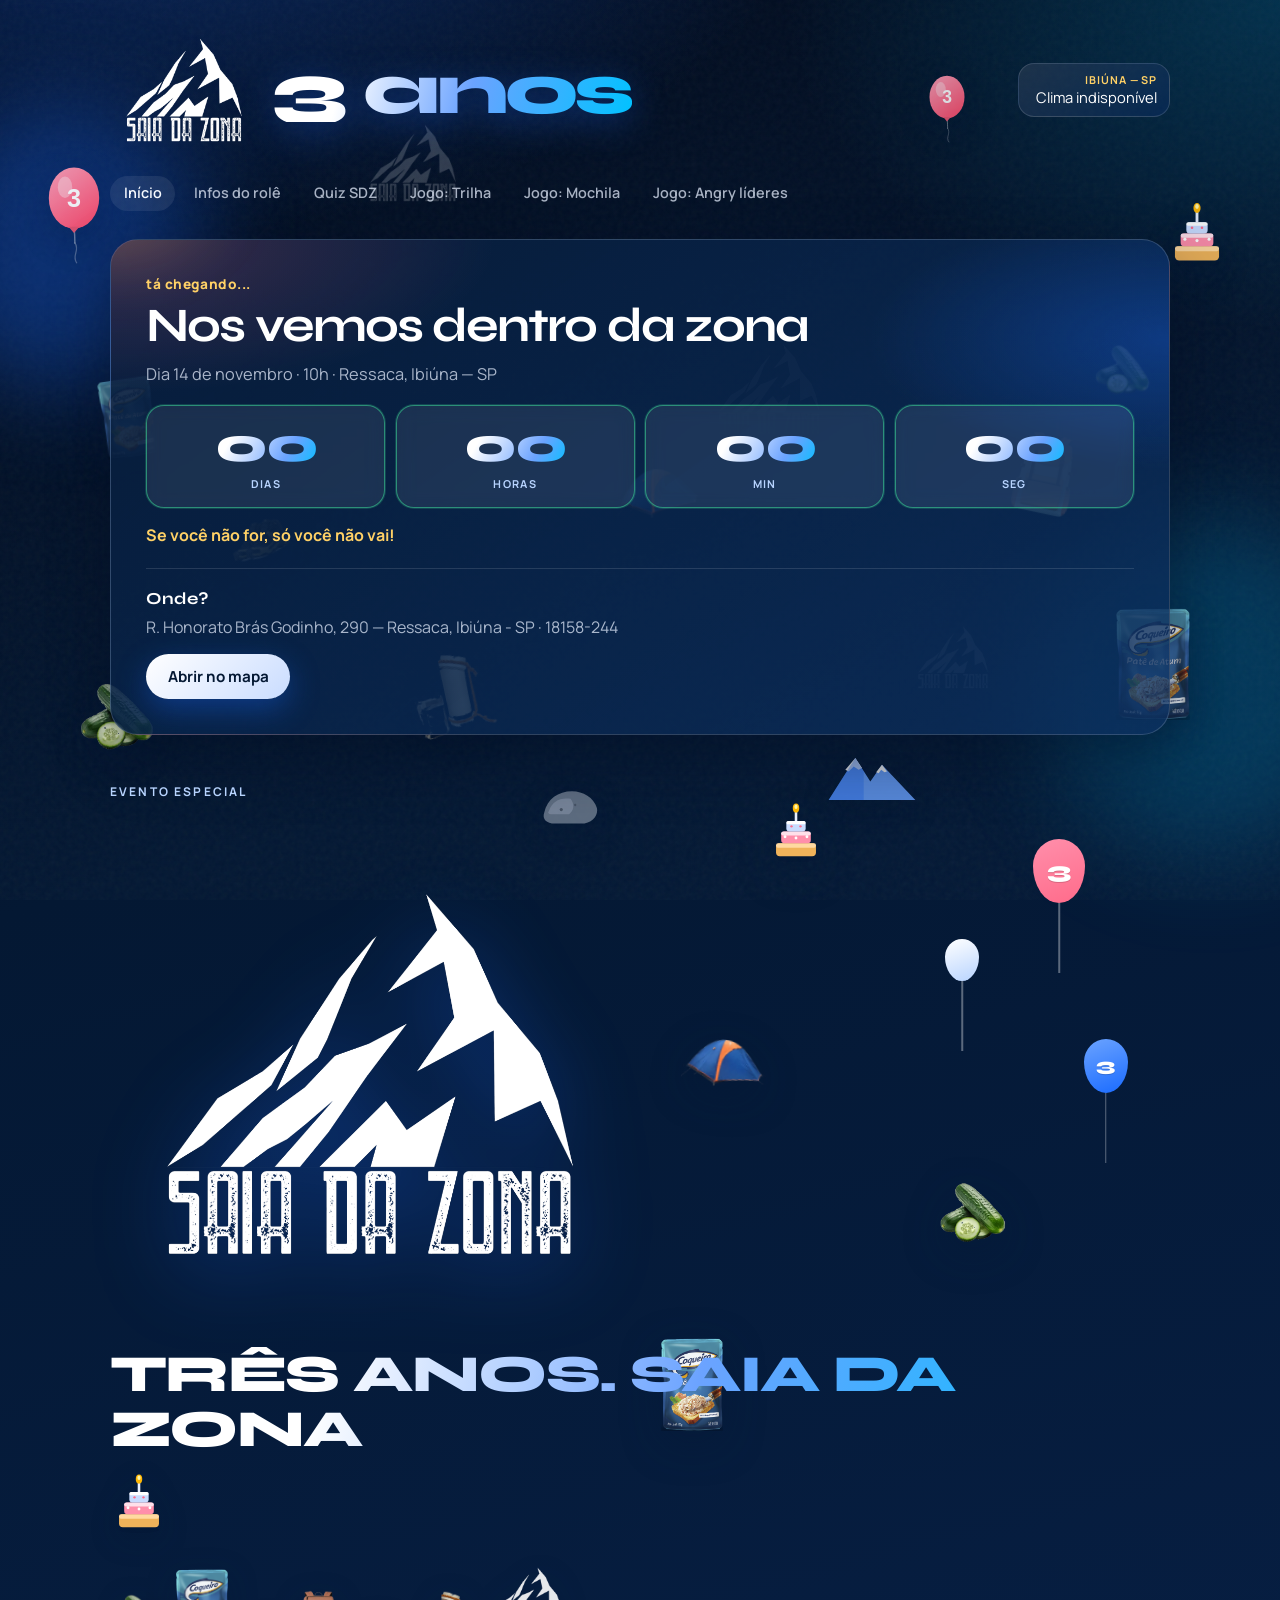
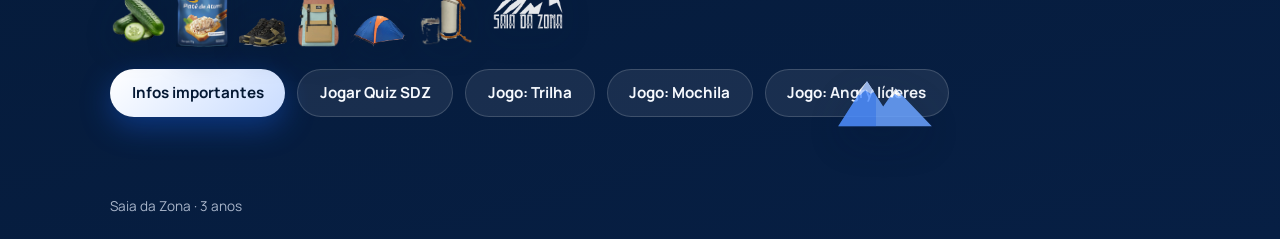
==== index.html @ 9b4e27a1 "Add Angry lideres slingshot trail game with online ranking." ====
<!DOCTYPE html>
<html lang="pt-BR">
<head>
  <meta charset="UTF-8" />
  <meta name="viewport" content="width=device-width, initial-scale=1.0" />
  <meta name="theme-color" content="#0B3D91" />
  <meta http-equiv="Cache-Control" content="no-cache, no-store, must-revalidate" />
  <meta http-equiv="Pragma" content="no-cache" />
  <title>Saia da Zona · 3 Anos</title>
  <link rel="preconnect" href="https://fonts.googleapis.com" />
  <link rel="preconnect" href="https://fonts.gstatic.com" crossorigin />
  <link href="https://fonts.googleapis.com/css2?family=Syne:wght@700;800&family=Manrope:wght@400;500;600;700&display=swap" rel="stylesheet" />
  <link rel="stylesheet" href="css/styles.css?v=91" />
</head>
<body>
  <div class="noise" aria-hidden="true"></div>
  <div class="orb orb-a" aria-hidden="true"></div>
  <div class="orb orb-b" aria-hidden="true"></div>
  <div class="party" aria-hidden="true">
    <span class="confetti c1"></span>
    <span class="confetti c2"></span>
    <span class="confetti c3"></span>
    <span class="confetti c4"></span>
    <span class="confetti c5"></span>
    <span class="confetti c6"></span>
    <span class="confetti c7"></span>
    <span class="confetti c8"></span>
    <span class="confetti c9"></span>
    <span class="confetti c10"></span>
    <span class="confetti c11"></span>
    <span class="confetti c12"></span>
  </div>
  <div class="floaters" aria-hidden="true">
    <img class="floater floater-balloon3" src="assets/stickers/balloon-3.svg" alt="" width="78" height="118" />
    <img class="floater floater-bolo" src="assets/stickers/bolo.svg" alt="" width="72" height="80" />
    <img class="floater floater-pepino" src="assets/stickers/pepino.png" alt="" width="86" height="104" />
    <img class="floater floater-atum" src="assets/stickers/pate-atum.png" alt="" width="82" height="90" />
    <img class="floater floater-bota" src="assets/stickers/bota.png" alt="" width="70" height="70" />
    <img class="floater floater-mochila" src="assets/stickers/cargueira.png" alt="" width="72" height="90" />
    <img class="floater floater-barraca" src="assets/stickers/barraca.png" alt="" width="96" height="72" />
    <img class="floater floater-shittube" src="assets/stickers/shit-tube-v2.png" alt="" width="88" height="58" />
    <img class="floater floater-pedra" src="assets/stickers/pedra.svg" alt="" width="68" height="50" />
    <img class="floater floater-montanha" src="assets/stickers/montanha.svg" alt="" width="110" height="74" />
    <img class="floater floater-logo-a" src="assets/logo.png" alt="" width="120" height="46" />
    <img class="floater floater-logo-b" src="assets/logo.png" alt="" width="96" height="36" />
    <img class="floater floater-logo-c" src="assets/logo.png" alt="" width="140" height="54" />
    <img class="floater floater-balloon3-b" src="assets/stickers/balloon-3.svg" alt="" width="56" height="84" />
    <img class="floater floater-atum-b" src="assets/stickers/pate-atum.png" alt="" width="58" height="64" />
    <img class="floater floater-pepino-b" src="assets/stickers/pepino.png" alt="" width="64" height="76" />
  </div>

  <header class="topbar">
    <div class="topbar-main">
      <div class="brand-cluster">
        <a class="brand-mark" href="#home" data-nav="home">
          <img src="assets/logo.png" alt="Saia da Zona" class="logo" width="148" height="56" />
        </a>
        <div class="brand-info">
          <p class="brand-info-years">3 anos</p>
        </div>
      </div>
      <aside id="weather-box" class="weather-box" aria-label="Previsão do tempo em Ibiúna">
        <p class="weather-place">Ibiúna — SP</p>
        <p class="weather-now">Carregando…</p>
      </aside>
    </div>
    <nav class="nav" aria-label="Seções do site">
      <button type="button" data-nav="home">Início</button>
      <button type="button" data-nav="infos">Infos do rolê</button>
      <button type="button" data-nav="quiz">Quiz SDZ</button>
      <button type="button" data-nav="trail">Jogo: Trilha</button>
      <button type="button" data-nav="pack">Jogo: Mochila</button>
      <button type="button" data-nav="angry">Jogo: Angry líderes</button>
    </nav>
  </header>

  <main>
    <!-- HOME -->
    <section id="view-home" class="view view-home is-active" aria-label="Início">
      <div class="countdown-block" aria-label="Contagem regressiva do rolê">
        <p class="countdown-kicker">tá chegando...</p>
        <h2 class="countdown-title">Nos vemos dentro da zona</h2>
        <p class="countdown-sub">Dia 14 de novembro · 10h · Ressaca, Ibiúna — SP</p>

        <div class="countdown-grid" id="countdown-grid" aria-live="polite">
          <div class="countdown-unit">
            <span class="countdown-value" id="cd-days">00</span>
            <span class="countdown-label">dias</span>
          </div>
          <div class="countdown-unit">
            <span class="countdown-value" id="cd-hours">00</span>
            <span class="countdown-label">horas</span>
          </div>
          <div class="countdown-unit">
            <span class="countdown-value" id="cd-mins">00</span>
            <span class="countdown-label">min</span>
          </div>
          <div class="countdown-unit">
            <span class="countdown-value" id="cd-secs">00</span>
            <span class="countdown-label">seg</span>
          </div>
        </div>

        <p class="countdown-live" id="countdown-live">Se você não for, só você não vai!</p>

        <address class="countdown-place">
          <strong>Onde?</strong>
          <span>R. Honorato Brás Godinho, 290 — Ressaca, Ibiúna - SP · 18158-244</span>
          <a
            class="btn btn-primary countdown-map"
            href="https://www.google.com/maps/search/?api=1&query=R.+Honorato+Br%C3%A1s+Godinho%2C+290+-+Ressaca%2C+Ibi%C3%BAna+-+SP%2C+18158-244"
            target="_blank"
            rel="noopener noreferrer"
          >Abrir no mapa</a>
        </address>
      </div>

      <div class="hero">
        <div class="balloons" aria-hidden="true">
          <span class="balloon balloon-a balloon-num"><span>3</span></span>
          <span class="balloon balloon-b"></span>
          <span class="balloon balloon-c balloon-num"><span>3</span></span>
          <img class="hero-sticker hero-sticker-bolo" src="assets/stickers/bolo.svg" alt="" width="64" height="72" />
          <img class="hero-sticker hero-sticker-pepino" src="assets/stickers/pepino.png" alt="" width="78" height="94" />
          <img class="hero-sticker hero-sticker-atum" src="assets/stickers/pate-atum.png" alt="" width="70" height="78" />
          <img class="hero-sticker hero-sticker-montanha" src="assets/stickers/montanha.svg" alt="" width="120" height="80" />
          <img class="hero-sticker hero-sticker-barraca" src="assets/stickers/barraca.png" alt="" width="92" height="70" />
        </div>
        <p class="hero-kicker">Evento especial</p>
        <h1 class="hero-brand">
          <img src="assets/logo.png" alt="Saia da Zona" class="hero-logo" width="420" height="160" />
        </h1>
        <div class="hero-title-row">
          <p class="hero-title">TRÊS ANOS. SAIA DA ZONA</p>
          <img class="cake-img" src="assets/stickers/bolo.svg" alt="" width="58" height="64" aria-hidden="true" />
        </div>
        <div class="hero-crew" aria-hidden="true">
          <img src="assets/stickers/pepino.png" alt="" width="56" height="68" />
          <img src="assets/stickers/pate-atum.png" alt="" width="52" height="58" />
          <img src="assets/stickers/bota.png" alt="" width="48" height="48" />
          <img src="assets/stickers/cargueira.png" alt="" width="42" height="52" />
          <img src="assets/stickers/barraca.png" alt="" width="58" height="44" />
          <img src="assets/stickers/shit-tube-v2.png" alt="" width="56" height="36" />
          <img src="assets/logo.png" alt="" width="88" height="34" class="hero-crew-logo" />
        </div>
        <div class="hero-actions">
          <button type="button" class="btn btn-primary" data-nav="infos">Infos importantes</button>
          <button type="button" class="btn btn-ghost" data-nav="quiz">Jogar Quiz SDZ</button>
          <button type="button" class="btn btn-ghost" data-nav="trail">Jogo: Trilha</button>
          <button type="button" class="btn btn-ghost" data-nav="pack">Jogo: Mochila</button>
          <button type="button" class="btn btn-ghost" data-nav="angry">Jogo: Angry líderes</button>
        </div>
      </div>
    </section>

    <!-- INFOS -->
    <section id="view-infos" class="view" hidden aria-label="Infos importantes">
      <div class="panel panel-infos">
        <div class="quiz-head">
          <div>
            <p class="eyebrow">Níver SZ 3.0</p>
            <h2>Infos importantes</h2>
          </div>
        </div>
        <p class="lede">É um role pra gente celebrar juntos.</p>

        <div class="info-grid">
          <article class="info-block">
            <h3>Quando e onde</h3>
            <ul>
              <li><strong>14 e 15 de novembro</strong> · a partir das 10h no dia 14</li>
              <li>Ibiúna — SP</li>
              <li>R. Honorato Brás Godinho, 290 · CEP 18158-244</li>
              <li>Caronas no esquema SZ</li>
            </ul>
          </article>

          <article class="info-block">
            <h3>O que levar</h3>
            <ul>
              <li>Roupas confortáveis</li>
              <li>Protetor solar</li>
              <li>Itens pessoais</li>
              <li>Travesseiro e roupa de cama</li>
              <li>Muita disposição</li>
            </ul>
          </article>

          <article class="info-block">
            <h3>O que rola na chácara</h3>
            <ul>
              <li>Gramado, campo de futebol, piscina e quadra de vôlei</li>
              <li>Salão de jogos</li>
              <li>Hospedagem em cama + estacionamento</li>
              <li>Open chopp e Xeque Mate</li>
              <li>Open food com opções vegetarianas e veganas</li>
              <li>Sorteios a cada hora + atração confirmada: BONSOM</li>
              <li>DJs: quem quiser tocar, chama o time</li>
            </ul>
          </article>

          <article class="info-block">
            <h3>Alimentação inclusa</h3>
            <ul>
              <li>Almoço sábado: churrasco</li>
              <li>Jantar sábado: strogonoff</li>
              <li>Café da manhã no domingo</li>
              <li>Opções vegetarianas e veganas disponíveis</li>
            </ul>
          </article>

          <article class="info-block">
            <h3>Pagamento e cancelamento</h3>
            <ul>
              <li>Pagamento via comercial SZ</li>
              <li>Até 14 dias antes: reembolso em crédito SZ</li>
              <li>Menos de 14 dias: sem devolução</li>
            </ul>
          </article>

          <article class="info-block info-block-highlight">
            <h3>Espírito Saia da Zona</h3>
            <ul>
              <li>Levem roupas confortáveis</li>
              <li>Venham felizes pra reencontrar a turma das expedições</li>
              <li>Abram espaço pra criar amizades novas</li>
              <li>Protetor, itens pessoais e muita disposição</li>
              <li>Nos vemos dentro da zona</li>
            </ul>
          </article>
        </div>
      </div>
    </section>

    <!-- QUIZ -->
    <section id="view-quiz" class="view" hidden aria-label="Quiz SDZ">
      <div class="panel panel-quiz">
        <div class="quiz-head">
          <div>
            <p class="eyebrow">Quiz SDZ</p>
            <h2>O quão Saia da Zoner você é?</h2>
          </div>
          <div class="quiz-meta">
            <span id="quiz-progress" class="chip chip-soft">0 / 0</span>
          </div>
        </div>

        <form class="game-name-form" data-game-name="quiz" action="#">
          <label for="name-input-quiz">Seu nome</label>
          <div class="ranking-name-row">
            <input id="name-input-quiz" type="text" maxlength="24" minlength="2"
              autocomplete="name" inputmode="text" enterkeyhint="done"
              placeholder="Digite seu nome pra entrar no placar" required />
            <button type="submit" class="btn btn-primary">Salvar</button>
          </div>
          <p class="ranking-name-hint" data-name-hint>Coloca teu nome antes de jogar.</p>
        </form>

        <div id="quiz-board" class="quiz-board">
          <p class="question-label" id="question-label">Pergunta 1</p>
          <h3 class="question-text" id="question-text"></h3>
          <div class="answers" id="answers"></div>
          <p class="feedback" id="quiz-feedback" aria-live="polite"></p>
          <div class="quiz-nav">
            <button type="button" class="btn btn-ghost" id="prev-question" disabled>Anterior</button>
            <button type="button" class="btn btn-primary" id="next-question" disabled>Próxima</button>
          </div>
        </div>

        <div id="quiz-done" class="quiz-done" hidden>
          <h3>Quiz finalizado</h3>
          <p class="quiz-score" id="quiz-score">0 / 12</p>
          <p id="quiz-summary"></p>
          <button type="button" class="btn btn-primary" id="play-again">Jogar novamente</button>
        </div>

        <div class="game-board" data-board="quiz">
          <div class="game-board-head">
            <h3>Placar do Quiz</h3>
            <span class="chip chip-soft" data-board-status>…</span>
          </div>
          <div class="ranking-list" data-board-list aria-live="polite"></div>
        </div>
      </div>
    </section>

    <!-- TRAIL GAME -->
    <section id="view-trail" class="view" hidden aria-label="Jogo: Trilha">
      <div class="panel panel-trail">
        <div class="quiz-head">
          <div>
            <p class="eyebrow">Jogo</p>
            <h2>Trilha</h2>
          </div>
          <div class="quiz-meta">
            <span id="trail-score" class="chip">0 m</span>
            <span id="trail-best" class="chip chip-soft">Recorde 0 m</span>
          </div>
        </div>

        <form class="game-name-form" data-game-name="trail" action="#">
          <label for="name-input-trail">Seu nome</label>
          <div class="ranking-name-row">
            <input id="name-input-trail" type="text" maxlength="24" minlength="2"
              autocomplete="name" inputmode="text" enterkeyhint="done"
              placeholder="Digite seu nome pra entrar no placar" required />
            <button type="submit" class="btn btn-primary">Salvar</button>
          </div>
          <p class="ranking-name-hint" data-name-hint>Coloca teu nome antes de jogar.</p>
        </form>

        <div class="avatar-picker">
          <p class="avatar-label">1. Escolha o seu Líder</p>
          <div class="avatar-grid" id="avatar-grid" role="listbox" aria-label="Avatares do joguinho"></div>
          <p class="status-line" id="avatar-status">Toque em um avatar para selecionar.</p>
        </div>

        <p class="lede trail-hint">2. A trilha sobe inclinada — toque pra pular. Desvie de pedras, cobras-coral, chuva e a cachoeira!</p>
        <div class="trail-stage">
          <canvas id="trail-canvas" width="900" height="420" aria-label="Jogo: Trilha"></canvas>
          <div id="trail-overlay" class="trail-overlay">
            <p id="trail-message">Escolha um avatar acima</p>
            <button type="button" class="btn btn-primary" id="trail-start">Começar</button>
          </div>
        </div>

        <div class="game-board" data-board="trail">
          <div class="game-board-head">
            <h3>Placar do Jogo: Trilha</h3>
            <span class="chip chip-soft" data-board-status>…</span>
          </div>
          <div class="ranking-list" data-board-list aria-live="polite"></div>
        </div>
      </div>
    </section>

    <!-- PACK GAME -->
    <section id="view-pack" class="view" hidden aria-label="Jogo: Mochila">
      <div class="panel panel-pack">
        <div class="quiz-head">
          <div>
            <p class="eyebrow">Jogo</p>
            <h2>Mochila</h2>
          </div>
          <div class="quiz-meta">
            <span id="pack-score" class="chip">0 itens</span>
            <span id="pack-misses" class="chip chip-soft">0 / 3 perdidos</span>
            <span id="pack-best" class="chip chip-soft">Recorde 0</span>
          </div>
        </div>

        <form class="game-name-form" data-game-name="pack" action="#">
          <label for="name-input-pack">Seu nome</label>
          <div class="ranking-name-row">
            <input id="name-input-pack" type="text" maxlength="24" minlength="2"
              autocomplete="name" inputmode="text" enterkeyhint="done"
              placeholder="Digite seu nome pra entrar no placar" required />
            <button type="submit" class="btn btn-primary">Salvar</button>
          </div>
          <p class="ranking-name-hint" data-name-hint>Coloca teu nome antes de jogar.</p>
        </form>

        <p class="lede pack-hint">
          Arraste ou use ← → para mover a mochila Galapagos. Pegue barraca, garrafa, bússola, bota, pepino, patê de atum, shit tube e o resto do kit.
          Se deixar passar 3 coisas, a mochila não fecha!
        </p>

        <div class="pack-stage">
          <canvas id="pack-canvas" width="900" height="420" aria-label="Jogo: Mochila"></canvas>
          <div id="pack-overlay" class="trail-overlay">
            <p id="pack-message">Mova a mochila e não deixe cair o equipamento!</p>
            <button type="button" class="btn btn-primary" id="pack-start">Começar</button>
          </div>
        </div>

        <div class="game-board" data-board="pack">
          <div class="game-board-head">
            <h3>Placar do Jogo: Mochila</h3>
            <span class="chip chip-soft" data-board-status>…</span>
          </div>
          <div class="ranking-list" data-board-list aria-live="polite"></div>
        </div>
      </div>
    </section>

    <!-- ANGRY LÍDERES -->
    <section id="view-angry" class="view" hidden aria-label="Jogo: Angry líderes">
      <div class="panel panel-angry">
        <div class="quiz-head">
          <div>
            <p class="eyebrow">Jogo</p>
            <h2>Angry líderes</h2>
          </div>
          <div class="quiz-meta">
            <span id="angry-score" class="chip">0 pts</span>
            <span id="angry-level" class="chip chip-soft">Nível 1 / 3</span>
            <span id="angry-ammo" class="chip chip-soft">3 líderes</span>
            <span id="angry-best" class="chip chip-soft">Recorde 0</span>
          </div>
        </div>

        <form class="game-name-form" data-game-name="angry" action="#">
          <label for="name-input-angry">Seu nome</label>
          <div class="ranking-name-row">
            <input id="name-input-angry" type="text" maxlength="24" minlength="2"
              autocomplete="name" inputmode="text" enterkeyhint="done"
              placeholder="Digite seu nome pra entrar no placar" required />
            <button type="submit" class="btn btn-primary">Salvar</button>
          </div>
          <p class="ranking-name-hint" data-name-hint>Coloca teu nome antes de jogar.</p>
        </form>

        <p class="lede angry-hint">
          Temática: a trilha está tomada pelos <strong>zonados</strong>. Puxe o estilingue de bastão e lance os líderes
          pra derrubar madeira, pedra e limpar o caminho — 3 níveis na Pedreira, Cachoeira e Acampamento.
        </p>

        <div class="angry-stage">
          <canvas id="angry-canvas" width="900" height="420" aria-label="Jogo: Angry líderes"></canvas>
          <div id="angry-overlay" class="trail-overlay">
            <p id="angry-message">Puxe o estilingue e libere a trilha!</p>
            <button type="button" class="btn btn-primary" id="angry-start">Começar</button>
          </div>
        </div>

        <div class="game-board" data-board="angry">
          <div class="game-board-head">
            <h3>Placar do Jogo: Angry líderes</h3>
            <span class="chip chip-soft" data-board-status>…</span>
          </div>
          <div class="ranking-list" data-board-list aria-live="polite"></div>
        </div>
      </div>
    </section>

  </main>

  <footer class="footer">
    <span>Saia da Zona · 3 anos</span>
  </footer>

  <script src="js/config.js?v=91"></script>
  <script src="js/player.js?v=91"></script>
  <script src="js/questions.js?v=91"></script>
  <script src="js/countdown.js?v=91"></script>
  <script src="js/weather.js?v=91"></script>
  <script src="js/trail-game.js?v=91"></script>
  <script src="js/pack-game.js?v=91"></script>
  <script src="js/angry-game.js?v=91"></script>
  <script src="js/app.js?v=91"></script>
  <script src="js/ranking.js?v=91"></script>
</body>
</html>
---- css/styles.css ----
:root {
  --blue-950: #041833;
  --blue-900: #0B3D91;
  --blue-700: #1A6BFF;
  --blue-400: #6BA3FF;
  --blue-200: #B8D4FF;
  --white: #F7FAFF;
  --ink: #E8F0FF;
  --muted: rgba(232, 240, 255, 0.72);
  --glass: rgba(255, 255, 255, 0.08);
  --glass-border: rgba(255, 255, 255, 0.16);
  --ok: #3DDC97;
  --bad: #FF6B8A;
  --shadow: 0 24px 60px rgba(2, 12, 32, 0.45);
  --radius: 22px;
  --font-display: "Syne", sans-serif;
  --font-body: "Manrope", sans-serif;
  --team-bonete: #1A6BFF;
  --team-marins: #00C2FF;
  --team-itatiaia: #4D7CFF;
  --team-lopo: #7AA7FF;
}

*,
*::before,
*::after {
  box-sizing: border-box;
}

html {
  scroll-behavior: smooth;
}

body {
  margin: 0;
  min-height: 100vh;
  font-family: var(--font-body);
  color: var(--ink);
  background:
    radial-gradient(1200px 700px at 10% -10%, rgba(26, 107, 255, 0.35), transparent 60%),
    radial-gradient(900px 600px at 100% 0%, rgba(0, 194, 255, 0.18), transparent 55%),
    linear-gradient(165deg, #020b1c 0%, var(--blue-950) 42%, #071f44 100%);
  overflow-x: hidden;
}

body::before {
  content: "";
  position: fixed;
  inset: 0;
  background:
    linear-gradient(rgba(255, 255, 255, 0.03) 1px, transparent 1px),
    linear-gradient(90deg, rgba(255, 255, 255, 0.03) 1px, transparent 1px);
  background-size: 48px 48px;
  mask-image: radial-gradient(ellipse at center, black 20%, transparent 75%);
  pointer-events: none;
  opacity: 0.35;
}

.noise {
  position: fixed;
  inset: 0;
  pointer-events: none;
  opacity: 0.04;
  background-image: url("data:image/svg+xml,%3Csvg viewBox='0 0 200 200' xmlns='http://www.w3.org/2000/svg'%3E%3Cfilter id='n'%3E%3CfeTurbulence type='fractalNoise' baseFrequency='0.85' numOctaves='3' stitchTiles='stitch'/%3E%3C/filter%3E%3Crect width='100%25' height='100%25' filter='url(%23n)'/%3E%3C/svg%3E");
  z-index: 0;
}

.orb {
  position: fixed;
  border-radius: 50%;
  filter: blur(50px);
  pointer-events: none;
  z-index: 0;
  animation: drift 14s ease-in-out infinite alternate;
}

.orb-a {
  width: 280px;
  height: 280px;
  background: rgba(26, 107, 255, 0.35);
  top: 12%;
  left: -80px;
}

.orb-b {
  width: 340px;
  height: 340px;
  background: rgba(0, 194, 255, 0.18);
  bottom: 5%;
  right: -100px;
  animation-delay: -4s;
}

@keyframes drift {
  from { transform: translate3d(0, 0, 0) scale(1); }
  to { transform: translate3d(24px, -30px, 0) scale(1.08); }
}

/* Aniversário: confetes, balões, bolo */
.party {
  position: fixed;
  inset: 0;
  pointer-events: none;
  overflow: hidden;
  z-index: 0;
}

.confetti {
  position: absolute;
  top: -12px;
  width: 8px;
  height: 12px;
  border-radius: 2px;
  opacity: 0.85;
  animation: confetti-fall linear infinite;
}

.confetti:nth-child(odd) {
  border-radius: 50%;
  width: 7px;
  height: 7px;
}

.confetti:nth-child(3n) {
  width: 10px;
  height: 5px;
  border-radius: 1px;
}

.c1 { left: 6%; background: #FF6B8A; animation-duration: 7.2s; animation-delay: 0s; }
.c2 { left: 14%; background: #FFD166; animation-duration: 8.4s; animation-delay: -1.2s; }
.c3 { left: 22%; background: #6BA3FF; animation-duration: 6.6s; animation-delay: -2.4s; }
.c4 { left: 31%; background: #FFFFFF; animation-duration: 9s; animation-delay: -0.6s; }
.c5 { left: 40%; background: #00C2FF; animation-duration: 7.8s; animation-delay: -3.1s; }
.c6 { left: 49%; background: #FF8FAB; animation-duration: 8.8s; animation-delay: -4.2s; }
.c7 { left: 58%; background: #FFD166; animation-duration: 6.9s; animation-delay: -1.8s; }
.c8 { left: 67%; background: #1A6BFF; animation-duration: 9.4s; animation-delay: -5s; }
.c9 { left: 74%; background: #FFFFFF; animation-duration: 7.5s; animation-delay: -2.7s; }
.c10 { left: 82%; background: #3DDC97; animation-duration: 8.1s; animation-delay: -0.9s; }
.c11 { left: 89%; background: #FF6B8A; animation-duration: 6.4s; animation-delay: -3.6s; }
.c12 { left: 95%; background: #6BA3FF; animation-duration: 9.2s; animation-delay: -4.8s; }

@keyframes confetti-fall {
  0% {
    transform: translate3d(0, -8vh, 0) rotate(0deg);
    opacity: 0;
  }
  8% { opacity: 0.9; }
  100% {
    transform: translate3d(28px, 108vh, 0) rotate(720deg);
    opacity: 0.35;
  }
}

.floaters {
  position: fixed;
  inset: 0;
  pointer-events: none;
  overflow: hidden;
  z-index: 0;
}

.floater {
  position: absolute;
  display: block;
  filter: drop-shadow(0 10px 18px rgba(4, 24, 51, 0.35));
  animation: floater-drift 7s ease-in-out infinite;
  opacity: 0.92;
}

.floater-balloon3 { left: 3%; top: 18%; width: 72px; height: auto; animation-delay: 0s; }
.floater-bolo { right: 4%; top: 22%; width: 64px; height: auto; animation-delay: -1.2s; }
.floater-pepino { left: 6%; bottom: 16%; width: 78px; height: auto; animation-delay: -2.1s; }
.floater-atum { right: 7%; bottom: 20%; width: 74px; height: auto; animation-delay: -3s; }
.floater-bota { left: 18%; top: 58%; width: 58px; height: auto; animation-delay: -1.7s; transform: rotate(-18deg); }
.floater-mochila { right: 16%; top: 48%; width: 60px; height: auto; animation-delay: -2.8s; transform: rotate(12deg); }
.floater-barraca { left: 48%; top: 52%; width: 88px; height: auto; animation-delay: -1.5s; transform: rotate(-6deg); }
.floater-shittube { left: 32%; bottom: 18%; width: 84px; height: auto; animation-delay: -2.2s; transform: rotate(-12deg); }
.floater-pedra { left: 42%; bottom: 8%; width: 62px; height: auto; animation-delay: -4s; opacity: 0.75; }
.floater-montanha { right: 28%; bottom: 10%; width: 100px; height: auto; animation-delay: -3.4s; opacity: 0.8; }
.floater-logo-a {
  left: 28%;
  top: 12%;
  width: 110px;
  height: auto;
  opacity: 0.18;
  mix-blend-mode: screen;
  filter: none;
  animation-duration: 10s;
}
.floater-logo-b {
  right: 22%;
  top: 68%;
  width: 90px;
  height: auto;
  opacity: 0.14;
  mix-blend-mode: screen;
  filter: none;
  animation-delay: -4.5s;
  animation-duration: 12s;
}
.floater-logo-c {
  left: 55%;
  top: 36%;
  width: 130px;
  height: auto;
  opacity: 0.12;
  mix-blend-mode: screen;
  filter: none;
  animation-delay: -2.5s;
  animation-duration: 14s;
}
.floater-balloon3-b { left: 72%; top: 8%; width: 50px; height: auto; animation-delay: -5s; opacity: 0.85; }
.floater-atum-b { left: 8%; top: 42%; width: 52px; height: auto; animation-delay: -0.8s; opacity: 0.8; transform: rotate(-8deg); }
.floater-pepino-b { right: 10%; top: 38%; width: 58px; height: auto; animation-delay: -3.8s; opacity: 0.85; transform: rotate(8deg); }

@keyframes floater-drift {
  0%, 100% { translate: 0 0; rotate: -3deg; }
  50% { translate: 0 -14px; rotate: 4deg; }
}

.balloons {
  position: absolute;
  inset: 0;
  pointer-events: none;
  z-index: 0;
}

.balloon {
  position: absolute;
  width: 42px;
  height: 52px;
  border-radius: 50% 50% 50% 50% / 42% 42% 58% 58%;
  animation: balloon-float 5.5s ease-in-out infinite;
  display: grid;
  place-items: center;
}

.balloon::before {
  content: "";
  position: absolute;
  left: 50%;
  bottom: -8px;
  width: 0;
  height: 0;
  border-left: 5px solid transparent;
  border-right: 5px solid transparent;
  border-top: 8px solid inherit;
  transform: translateX(-50%);
  border-top-color: currentColor;
}

.balloon::after {
  content: "";
  position: absolute;
  left: 50%;
  top: 100%;
  width: 1.5px;
  height: 70px;
  background: rgba(255, 255, 255, 0.35);
  transform: translateX(-50%);
}

.balloon-num span {
  position: relative;
  z-index: 1;
  font-family: var(--font-display);
  font-weight: 800;
  font-size: 1.15rem;
  color: #fff;
  line-height: 1;
  text-shadow: 0 1px 0 rgba(0, 0, 0, 0.15);
}

.balloon-a {
  right: 8%;
  top: 8%;
  background: linear-gradient(160deg, #FF8FAB, #FF6B8A);
  color: #FF6B8A;
  animation-delay: 0s;
  width: 52px;
  height: 64px;
}

.balloon-a span { font-size: 1.45rem; }

.balloon-b {
  right: 18%;
  top: 18%;
  background: linear-gradient(160deg, #FFFFFF, #B8D4FF);
  color: #B8D4FF;
  animation-delay: -1.4s;
  width: 34px;
  height: 42px;
}

.balloon-c {
  right: 4%;
  top: 28%;
  background: linear-gradient(160deg, #6BA3FF, #1A6BFF);
  color: #1A6BFF;
  animation-delay: -2.6s;
  width: 44px;
  height: 54px;
}

@keyframes balloon-float {
  0%, 100% { transform: translateY(0) rotate(-4deg); }
  50% { transform: translateY(-16px) rotate(5deg); }
}

.hero-sticker {
  position: absolute;
  display: block;
  filter: drop-shadow(0 12px 20px rgba(4, 24, 51, 0.35));
  animation: floater-drift 6.5s ease-in-out infinite;
}

.hero-sticker-bolo { left: 62%; top: 4%; width: 58px; height: auto; animation-delay: -1s; }
.hero-sticker-pepino { left: 78%; top: 42%; width: 70px; height: auto; animation-delay: -2.4s; }
.hero-sticker-atum { left: 52%; top: 58%; width: 62px; height: auto; animation-delay: -3.2s; }
.hero-sticker-montanha { left: 68%; bottom: 2%; width: 108px; height: auto; opacity: 0.85; animation-delay: -1.8s; }
.hero-sticker-barraca { left: 54%; top: 28%; width: 86px; height: auto; animation-delay: -2.6s; transform: rotate(8deg); }

.cake-img {
  width: 58px;
  height: auto;
  flex-shrink: 0;
  margin-bottom: 0.2rem;
  filter: drop-shadow(0 8px 14px rgba(4, 24, 51, 0.3));
  animation: cake-bounce 2.8s ease-in-out infinite;
}

.hero-crew {
  display: flex;
  align-items: flex-end;
  gap: 0.65rem;
  flex-wrap: wrap;
  margin-top: 0.15rem;
}

.hero-crew img {
  display: block;
  height: auto;
  filter: drop-shadow(0 8px 14px rgba(4, 24, 51, 0.28));
  animation: cake-bounce 3.2s ease-in-out infinite;
}

.hero-crew img:nth-child(2) { animation-delay: -0.4s; }
.hero-crew img:nth-child(3) { animation-delay: -0.8s; }
.hero-crew img:nth-child(4) { animation-delay: -1.2s; }
.hero-crew img:nth-child(5) { animation-delay: -1.6s; }

.hero-crew-logo {
  opacity: 0.9;
  mix-blend-mode: screen;
  margin-bottom: 0.35rem;
}

@keyframes cake-bounce {
  0%, 100% { transform: translateY(0); }
  50% { transform: translateY(-5px); }
}

.topbar,
main,
.footer {
  position: relative;
  z-index: 1;
}

.topbar {
  display: flex;
  flex-direction: column;
  align-items: stretch;
  gap: 0.75rem;
  padding: 1rem 1.25rem;
  max-width: 1100px;
  margin: 0 auto;
}

.topbar-main {
  display: flex;
  align-items: center;
  justify-content: space-between;
  gap: 1rem;
}

.brand-cluster {
  display: flex;
  align-items: center;
  gap: 0.9rem;
  min-width: 0;
  flex: 1;
}

.weather-box {
  flex: 0 0 auto;
  min-width: 9.5rem;
  max-width: 13rem;
  padding: 0.55rem 0.75rem;
  border-radius: 16px;
  border: 1px solid rgba(255, 255, 255, 0.14);
  background:
    linear-gradient(145deg, rgba(255, 255, 255, 0.1), rgba(26, 107, 255, 0.12)),
    rgba(4, 24, 51, 0.45);
  backdrop-filter: blur(10px);
  text-align: right;
  line-height: 1.2;
}

.weather-place,
.weather-now,
.weather-event {
  margin: 0;
}

.weather-place {
  font-size: 0.68rem;
  font-weight: 700;
  letter-spacing: 0.08em;
  text-transform: uppercase;
  color: #FFD166;
}

.weather-now {
  display: flex;
  align-items: center;
  justify-content: flex-end;
  gap: 0.35rem;
  margin-top: 0.2rem;
  color: #fff;
  font-size: 0.92rem;
}

.weather-now strong {
  font-family: var(--font-display);
  font-size: 1.35rem;
  letter-spacing: -0.03em;
}

.weather-icon {
  font-size: 1.15rem;
  line-height: 1;
}

.weather-label {
  color: var(--muted);
  font-size: 0.72rem;
  font-weight: 600;
  max-width: 6.5rem;
  white-space: nowrap;
  overflow: hidden;
  text-overflow: ellipsis;
}

.weather-event {
  display: flex;
  align-items: center;
  justify-content: flex-end;
  gap: 0.4rem;
  margin-top: 0.35rem;
  padding-top: 0.35rem;
  border-top: 1px solid rgba(255, 255, 255, 0.1);
  color: var(--blue-200);
  font-size: 0.75rem;
  font-weight: 600;
}

.weather-event strong {
  color: #fff;
}

.brand-mark {
  display: inline-flex;
  align-items: center;
  flex: 0 0 auto;
  width: 148px;
  max-width: 36vw;
  color: var(--white);
  text-decoration: none;
}

.logo {
  width: 100%;
  height: auto;
  display: block;
  mix-blend-mode: screen;
}

.brand-info {
  display: flex;
  align-items: center;
  min-width: 0;
}

.brand-info-years {
  margin: 0;
  font-family: var(--font-display);
  font-size: clamp(2.4rem, 7vw, 4.5rem);
  font-weight: 800;
  line-height: 0.9;
  letter-spacing: -0.05em;
  background: linear-gradient(105deg, #FFFFFF 20%, #6BA3FF 55%, #00C2FF 100%);
  -webkit-background-clip: text;
  background-clip: text;
  color: transparent;
  filter: drop-shadow(0 8px 18px rgba(26, 107, 255, 0.35));
}

.nav {
  display: flex;
  flex-wrap: wrap;
  gap: 0.35rem;
}

.nav button {
  border: 0;
  background: transparent;
  color: var(--muted);
  font: 600 0.9rem/1 var(--font-body);
  padding: 0.65rem 0.85rem;
  border-radius: 999px;
  cursor: pointer;
  transition: color 0.2s ease, background 0.2s ease;
}

.nav button:hover,
.nav button.is-active {
  color: var(--white);
  background: var(--glass);
}

.view {
  display: none;
  padding: 0.5rem 1.25rem 2.5rem;
  max-width: 1100px;
  margin: 0 auto;
  animation: rise 0.45s ease both;
}

.view.is-active {
  display: block;
}

@keyframes rise {
  from { opacity: 0; transform: translateY(14px); }
  to { opacity: 1; transform: translateY(0); }
}

.hero {
  position: relative;
  min-height: auto;
  display: flex;
  flex-direction: column;
  justify-content: center;
  align-items: flex-start;
  gap: 0.85rem;
  padding: 1.5rem 0 2.5rem;
}

.hero-kicker {
  margin: 0;
  text-transform: uppercase;
  letter-spacing: 0.18em;
  font-size: 0.75rem;
  font-weight: 700;
  color: var(--blue-200);
}

.hero-brand {
  margin: 0;
  display: block;
  max-width: min(520px, 92vw);
}

.hero-logo {
  width: 100%;
  height: auto;
  display: block;
  animation: pop-in 0.7s cubic-bezier(0.2, 0.9, 0.2, 1.2) both;
  mix-blend-mode: screen;
  filter: drop-shadow(0 18px 40px rgba(26, 107, 255, 0.35));
}

@keyframes pop-in {
  from { opacity: 0; transform: scale(0.7) rotate(-8deg); }
  to { opacity: 1; transform: scale(1) rotate(0); }
}

.hero-title {
  margin: 0;
  font-family: var(--font-display);
  font-size: clamp(1.35rem, 5.5vw, 3.25rem);
  font-weight: 800;
  line-height: 1.05;
  letter-spacing: -0.03em;
  text-transform: uppercase;
  background: linear-gradient(105deg, #FFFFFF 20%, #6BA3FF 55%, #00C2FF 100%);
  -webkit-background-clip: text;
  background-clip: text;
  color: transparent;
  animation: rise 0.7s 0.08s ease both;
}

.hero-title-row {
  display: flex;
  align-items: flex-end;
  gap: 0.85rem;
  flex-wrap: wrap;
}

.hero-actions {
  display: flex;
  flex-wrap: wrap;
  gap: 0.75rem;
  margin-top: 0.5rem;
}

.countdown-block {
  position: relative;
  margin: 0.25rem 0 1.5rem;
  padding: clamp(1.4rem, 4vw, 2.2rem);
  border-radius: 28px;
  overflow: hidden;
  border: 1px solid rgba(255, 255, 255, 0.16);
  background:
    radial-gradient(700px 280px at 0% 0%, rgba(255, 107, 138, 0.22), transparent 55%),
    radial-gradient(600px 260px at 100% 20%, rgba(26, 107, 255, 0.3), transparent 50%),
    linear-gradient(145deg, rgba(7, 28, 58, 0.92), rgba(12, 48, 96, 0.78));
  box-shadow: 0 24px 60px rgba(2, 12, 32, 0.4);
  animation: rise 0.7s 0.15s ease both;
}

.countdown-block::before {
  content: "";
  position: absolute;
  inset: -40% auto auto -10%;
  width: 220px;
  height: 220px;
  border-radius: 50%;
  background: rgba(255, 209, 102, 0.16);
  filter: blur(30px);
  animation: drift 8s ease-in-out infinite alternate;
  pointer-events: none;
}

.countdown-kicker {
  position: relative;
  margin: 0 0 0.45rem;
  letter-spacing: 0.04em;
  font-size: 0.85rem;
  font-weight: 800;
  color: #FFD166;
}

.countdown-title {
  position: relative;
  margin: 0;
  font-family: var(--font-display);
  font-size: clamp(1.8rem, 6vw, 3rem);
  letter-spacing: -0.04em;
  line-height: 1.05;
  color: #fff;
}

.countdown-sub {
  position: relative;
  margin: 0.7rem 0 1.1rem;
  max-width: 40rem;
  color: var(--muted);
  line-height: 1.55;
  font-size: 1.02rem;
}

.countdown-grid {
  position: relative;
  display: grid;
  grid-template-columns: repeat(4, minmax(0, 1fr));
  gap: 0.65rem;
}

.countdown-unit {
  display: grid;
  gap: 0.35rem;
  justify-items: center;
  padding: 0.95rem 0.4rem;
  border-radius: 18px;
  background: rgba(255, 255, 255, 0.08);
  border: 1px solid rgba(255, 255, 255, 0.14);
  backdrop-filter: blur(8px);
}

.countdown-value {
  font-family: var(--font-display);
  font-size: clamp(1.8rem, 7vw, 3.1rem);
  font-weight: 800;
  letter-spacing: -0.04em;
  line-height: 1;
  color: #fff;
  background: linear-gradient(120deg, #FFFFFF 20%, #6BA3FF 70%, #00C2FF 100%);
  -webkit-background-clip: text;
  background-clip: text;
  color: transparent;
}

.countdown-value.is-tick {
  animation: countdown-pop 0.35s cubic-bezier(0.2, 0.9, 0.2, 1.4);
}

.countdown-label {
  text-transform: uppercase;
  letter-spacing: 0.12em;
  font-size: 0.68rem;
  font-weight: 700;
  color: var(--blue-200);
}

.countdown-live {
  position: relative;
  margin: 1rem 0 0;
  min-height: 1.4em;
  font-weight: 700;
  color: #FFD166;
  animation: vibe-glow 2.4s ease-in-out infinite;
}

.countdown-place {
  position: relative;
  display: grid;
  gap: 0.45rem;
  margin-top: 1.35rem;
  padding-top: 1.2rem;
  border-top: 1px solid rgba(255, 255, 255, 0.12);
  font-style: normal;
  color: var(--ink);
}

.countdown-place strong {
  font-family: var(--font-display);
  font-size: 1.05rem;
  color: #fff;
}

.countdown-place span {
  color: var(--muted);
  line-height: 1.45;
  max-width: 36rem;
}

.countdown-map {
  justify-self: start;
  margin-top: 0.45rem;
  text-decoration: none;
}

.countdown-grid.is-live .countdown-unit {
  border-color: rgba(61, 220, 151, 0.55);
  box-shadow: 0 0 0 1px rgba(61, 220, 151, 0.2);
}

@keyframes countdown-pop {
  0% { transform: scale(1); }
  40% { transform: scale(1.12); }
  100% { transform: scale(1); }
}

@keyframes vibe-glow {
  0%, 100% { opacity: 0.85; transform: translateY(0); }
  50% { opacity: 1; transform: translateY(-2px); }
}

.btn {
  border: 0;
  border-radius: 999px;
  padding: 0.95rem 1.35rem;
  font: 700 0.95rem/1 var(--font-body);
  cursor: pointer;
  transition: transform 0.18s ease, box-shadow 0.18s ease, background 0.18s ease;
}

.btn:hover {
  transform: translateY(-2px);
}

.btn:disabled {
  opacity: 0.45;
  cursor: not-allowed;
  transform: none;
}

.btn-primary {
  color: var(--blue-950);
  background: linear-gradient(135deg, #FFFFFF, #C9DCFF);
  box-shadow: 0 10px 30px rgba(26, 107, 255, 0.35);
}

.btn-ghost {
  color: var(--white);
  background: var(--glass);
  border: 1px solid var(--glass-border);
}

.panel {
  background: var(--glass);
  border: 1px solid var(--glass-border);
  border-radius: var(--radius);
  padding: clamp(1.25rem, 3vw, 2rem);
  box-shadow: var(--shadow);
  backdrop-filter: blur(16px);
}

.eyebrow {
  margin: 0 0 0.4rem;
  text-transform: uppercase;
  letter-spacing: 0.16em;
  font-size: 0.72rem;
  font-weight: 700;
  color: var(--blue-400);
}

.panel h2,
.quiz-done h3 {
  margin: 0;
  font-family: var(--font-display);
  font-size: clamp(1.8rem, 5vw, 2.6rem);
  letter-spacing: -0.03em;
  color: var(--white);
}

.lede {
  margin: 0.65rem 0 1.4rem;
  color: var(--muted);
  max-width: 38rem;
  line-height: 1.55;
}

.team-grid {
  display: grid;
  grid-template-columns: repeat(2, minmax(0, 1fr));
  gap: 0.85rem;
}

.team-card {
  position: relative;
  border: 1px solid var(--glass-border);
  border-radius: 18px;
  padding: 1.15rem 1rem;
  background: rgba(4, 24, 51, 0.45);
  color: var(--white);
  text-align: left;
  cursor: pointer;
  overflow: hidden;
  transition: transform 0.18s ease, border-color 0.18s ease, box-shadow 0.18s ease;
}

.team-card::before {
  content: "";
  position: absolute;
  inset: auto -20% -40% auto;
  width: 120px;
  height: 120px;
  border-radius: 50%;
  background: var(--team-color);
  opacity: 0.35;
  filter: blur(18px);
}

.team-card:hover {
  transform: translateY(-3px);
  border-color: rgba(255, 255, 255, 0.35);
}

.team-card.is-selected {
  border-color: #fff;
  box-shadow: 0 0 0 2px color-mix(in srgb, var(--team-color) 70%, white);
}

.team-card strong {
  position: relative;
  display: block;
  font-family: var(--font-display);
  font-size: 1.45rem;
  letter-spacing: -0.02em;
}

.player-form {
  margin-top: 1.25rem;
}

.avatar-picker {
  margin: 0.25rem 0 1.1rem;
  padding: 1rem;
  border-radius: 18px;
  border: 1px solid rgba(180, 220, 140, 0.28);
  background: rgba(20, 50, 28, 0.45);
}

.avatar-label {
  margin: 0 0 0.85rem;
  font-weight: 800;
  font-size: 1.05rem;
  color: #E8FFE8;
  font-family: var(--font-display);
}

.avatar-grid {
  display: grid !important;
  grid-template-columns: repeat(3, minmax(0, 1fr));
  gap: 0.75rem;
  min-height: 140px;
}

.avatar-card {
  border: 2px solid rgba(255, 255, 255, 0.28);
  border-radius: 16px;
  background: rgba(4, 24, 51, 0.55);
  padding: 0.55rem 0.45rem 0.65rem;
  cursor: pointer;
  color: var(--white);
  transition: transform 0.18s ease, border-color 0.18s ease, box-shadow 0.18s ease;
}

.avatar-card:hover {
  transform: translateY(-2px);
  border-color: rgba(255, 255, 255, 0.55);
}

.avatar-card.is-selected {
  border-color: #fff;
  box-shadow: 0 0 0 3px rgba(61, 220, 151, 0.55);
  background: rgba(26, 107, 255, 0.28);
}

.avatar-card strong {
  display: block;
  margin: 0 0 0.4rem;
  font-size: 0.95rem;
  text-align: center;
  font-family: var(--font-display);
  letter-spacing: -0.02em;
}

.avatar-card img {
  display: block;
  width: 100%;
  min-height: 96px;
  aspect-ratio: 120 / 140;
  object-fit: contain;
  border-radius: 12px;
  background: linear-gradient(180deg, rgba(143, 191, 106, 0.35), rgba(4, 24, 51, 0.4));
  padding: 0.2rem;
}

.avatar-badge {
  width: 28px;
  height: 28px;
  border-radius: 50%;
  object-fit: contain;
  background: rgba(255, 255, 255, 0.12);
  border: 2px solid rgba(255, 255, 255, 0.55);
  margin-right: 0.4rem;
  vertical-align: middle;
}

.chip.has-avatar {
  padding-left: 0.35rem;
}

.player-form label {
  display: block;
  margin-bottom: 0.5rem;
  font-weight: 600;
}

.player-form label span {
  color: var(--muted);
  font-weight: 500;
}

.inline-form {
  display: flex;
  flex-wrap: wrap;
  gap: 0.65rem;
}

.inline-form input {
  flex: 1 1 220px;
  border: 1px solid var(--glass-border);
  border-radius: 999px;
  background: rgba(2, 11, 28, 0.55);
  color: var(--white);
  padding: 0.95rem 1.1rem;
  font: 500 1rem/1.2 var(--font-body);
  outline: none;
}

.inline-form input:focus {
  border-color: var(--blue-400);
  box-shadow: 0 0 0 3px rgba(26, 107, 255, 0.25);
}

.status-line {
  margin: 1rem 0 0;
  min-height: 1.4em;
  color: var(--blue-200);
  font-size: 0.95rem;
}

.quiz-head {
  display: flex;
  flex-wrap: wrap;
  justify-content: space-between;
  gap: 1rem;
  margin-bottom: 1.25rem;
}

.quiz-meta {
  display: flex;
  flex-wrap: wrap;
  gap: 0.5rem;
  align-items: flex-start;
}

.chip {
  display: inline-flex;
  align-items: center;
  border-radius: 999px;
  padding: 0.45rem 0.8rem;
  background: rgba(26, 107, 255, 0.28);
  border: 1px solid rgba(255, 255, 255, 0.18);
  font-size: 0.82rem;
  font-weight: 700;
}

.chip-soft {
  background: rgba(255, 255, 255, 0.08);
  font-weight: 600;
  color: var(--muted);
}

.quiz-score {
  margin: 0.85rem 0 0.35rem;
  font-family: var(--font-display);
  font-size: clamp(2.6rem, 8vw, 4rem);
  font-weight: 800;
  letter-spacing: -0.04em;
  color: var(--white);
  line-height: 1;
}

.quiz-gate,
.quiz-done {
  display: grid;
  gap: 1rem;
  justify-items: start;
  padding: 1.5rem 0 0.5rem;
}

.question-label {
  margin: 0 0 0.4rem;
  color: var(--blue-400);
  font-size: 0.8rem;
  font-weight: 700;
  letter-spacing: 0.08em;
  text-transform: uppercase;
}

.question-text {
  margin: 0 0 1.15rem;
  font-family: var(--font-display);
  font-size: clamp(1.35rem, 4vw, 1.9rem);
  letter-spacing: -0.02em;
  line-height: 1.25;
  color: var(--white);
}

.answers {
  display: grid;
  gap: 0.7rem;
}

.answer-btn {
  text-align: left;
  border: 1px solid var(--glass-border);
  border-radius: 16px;
  background: rgba(4, 24, 51, 0.5);
  color: var(--white);
  padding: 1rem 1.05rem;
  font: 600 1rem/1.35 var(--font-body);
  cursor: pointer;
  transition: transform 0.15s ease, border-color 0.15s ease, background 0.15s ease;
}

.answer-btn:hover:not(:disabled) {
  transform: translateX(4px);
  border-color: rgba(255, 255, 255, 0.4);
}

.answer-btn.is-correct {
  border-color: var(--ok);
  background: rgba(61, 220, 151, 0.15);
}

.answer-btn.is-wrong {
  border-color: var(--bad);
  background: rgba(255, 107, 138, 0.12);
}

.feedback {
  min-height: 1.4em;
  margin: 0.9rem 0 0;
  font-weight: 600;
}

.feedback.is-ok { color: var(--ok); }
.feedback.is-bad { color: var(--bad); }

.quiz-nav {
  display: flex;
  justify-content: space-between;
  gap: 0.75rem;
  margin-top: 1.25rem;
}

.scoreboard {
  display: grid;
  gap: 0.85rem;
}

.score-row {
  display: grid;
  grid-template-columns: auto 1fr auto;
  align-items: center;
  gap: 0.85rem;
  padding: 1rem 1.05rem;
  border-radius: 16px;
  background: rgba(4, 24, 51, 0.5);
  border: 1px solid var(--glass-border);
  transition: transform 0.25s ease;
}

.score-row.is-lead {
  border-color: rgba(255, 255, 255, 0.4);
  box-shadow: inset 0 0 0 1px rgba(255, 255, 255, 0.08);
}

.rank {
  width: 2rem;
  height: 2rem;
  border-radius: 50%;
  display: grid;
  place-items: center;
  font-weight: 800;
  background: rgba(255, 255, 255, 0.08);
}

.score-row strong {
  font-family: var(--font-display);
  font-size: 1.2rem;
  letter-spacing: -0.02em;
}

.score-points {
  font-weight: 800;
  font-size: 1.25rem;
  color: var(--blue-200);
}

.bar {
  grid-column: 1 / -1;
  height: 8px;
  border-radius: 999px;
  background: rgba(255, 255, 255, 0.08);
  overflow: hidden;
}

.bar > span {
  display: block;
  height: 100%;
  width: 0;
  border-radius: inherit;
  background: linear-gradient(90deg, var(--team-color), #FFFFFF);
  transition: width 0.6s cubic-bezier(0.2, 0.8, 0.2, 1);
}

.trail-hint,
.pack-hint,
.angry-hint {
  margin-bottom: 1rem;
}

.trail-stage,
.pack-stage,
.angry-stage {
  position: relative;
  border-radius: 18px;
  overflow: hidden;
  border: 1px solid rgba(90, 140, 70, 0.35);
  background:
    radial-gradient(ellipse at top, rgba(60, 110, 50, 0.35), transparent 55%),
    rgba(18, 40, 24, 0.55);
  box-shadow: inset 0 0 0 1px rgba(180, 220, 140, 0.08);
  line-height: 0;
  touch-action: manipulation;
  user-select: none;
}

.pack-stage {
  border-color: rgba(255, 122, 24, 0.4);
  background:
    radial-gradient(ellipse at top, rgba(255, 122, 24, 0.18), transparent 50%),
    radial-gradient(ellipse at bottom, rgba(26, 107, 255, 0.22), transparent 55%),
    rgba(8, 22, 48, 0.72);
  box-shadow:
    inset 0 0 0 1px rgba(255, 154, 60, 0.12),
    0 18px 40px rgba(2, 10, 28, 0.35);
}

.panel-pack {
  border-color: rgba(255, 122, 24, 0.28);
  background:
    radial-gradient(600px 240px at 100% 0%, rgba(255, 122, 24, 0.16), transparent 55%),
    radial-gradient(500px 220px at 0% 100%, rgba(26, 107, 255, 0.18), transparent 50%),
    linear-gradient(155deg, rgba(8, 22, 48, 0.94), rgba(16, 36, 72, 0.82));
}

.angry-stage {
  border-color: rgba(95, 175, 85, 0.45);
  background:
    radial-gradient(ellipse at top, rgba(126, 200, 232, 0.28), transparent 52%),
    radial-gradient(ellipse at bottom, rgba(63, 107, 69, 0.4), transparent 55%),
    rgba(24, 48, 28, 0.7);
  box-shadow:
    inset 0 0 0 1px rgba(180, 220, 140, 0.12),
    0 18px 40px rgba(8, 28, 12, 0.3);
}

.panel-angry {
  border-color: rgba(95, 175, 85, 0.32);
  background:
    radial-gradient(620px 240px at 0% 0%, rgba(126, 200, 232, 0.16), transparent 55%),
    radial-gradient(520px 220px at 100% 100%, rgba(95, 175, 85, 0.2), transparent 50%),
    linear-gradient(155deg, rgba(10, 32, 18, 0.94), rgba(16, 48, 28, 0.86));
}

.panel-infos {
  border-color: rgba(255, 209, 102, 0.28);
  background:
    radial-gradient(620px 260px at 0% 0%, rgba(255, 209, 102, 0.14), transparent 55%),
    radial-gradient(520px 240px at 100% 100%, rgba(26, 107, 255, 0.18), transparent 50%),
    linear-gradient(155deg, rgba(8, 22, 48, 0.94), rgba(14, 40, 78, 0.84));
}

.info-grid {
  display: grid;
  grid-template-columns: repeat(2, minmax(0, 1fr));
  gap: 0.9rem;
}

.info-block {
  margin: 0;
  padding: 1rem 1.05rem;
  border-radius: 18px;
  border: 1px solid rgba(255, 255, 255, 0.12);
  background: rgba(4, 24, 51, 0.28);
}

.info-block-highlight {
  border-color: rgba(255, 209, 102, 0.35);
  background:
    linear-gradient(160deg, rgba(255, 209, 102, 0.12), rgba(26, 107, 255, 0.1));
}

.info-block h3 {
  margin: 0 0 0.65rem;
  font-family: var(--font-display);
  font-size: 1.15rem;
  letter-spacing: -0.02em;
  color: #fff;
}

.info-block ul {
  margin: 0;
  padding: 0;
  list-style: none;
  display: grid;
  gap: 0.45rem;
}

.info-block li {
  position: relative;
  padding-left: 0.95rem;
  color: var(--muted);
  line-height: 1.45;
  font-size: 0.95rem;
}

.info-block li::before {
  content: "";
  position: absolute;
  left: 0;
  top: 0.55em;
  width: 6px;
  height: 6px;
  border-radius: 50%;
  background: #FFD166;
}

.info-block li strong {
  color: #fff;
  font-weight: 700;
}

#trail-canvas,
#pack-canvas,
#angry-canvas {
  display: block;
  width: 100%;
  height: auto;
  cursor: pointer;
}

#angry-canvas {
  cursor: grab;
  touch-action: none;
}

#pack-canvas {
  cursor: grab;
}

.trail-overlay {
  position: absolute;
  inset: 0;
  display: grid;
  place-content: center;
  gap: 0.9rem;
  justify-items: center;
  background: rgba(4, 24, 51, 0.55);
  backdrop-filter: blur(4px);
  padding: 1.25rem;
  line-height: 1.4;
}

.trail-overlay[hidden] {
  display: none !important;
}

.trail-overlay p {
  margin: 0;
  color: var(--white);
  font-family: var(--font-display);
  font-size: clamp(1.2rem, 3.5vw, 1.7rem);
  text-align: center;
  letter-spacing: -0.02em;
}

.footer {
  display: flex;
  justify-content: space-between;
  align-items: center;
  gap: 1rem;
  max-width: 1100px;
  margin: 0 auto;
  padding: 0 1.25rem 1.5rem;
  color: var(--muted);
  font-size: 0.85rem;
}

.pill {
  border-radius: 999px;
  padding: 0.3rem 0.7rem;
  border: 1px solid var(--glass-border);
  text-transform: uppercase;
  letter-spacing: 0.08em;
  font-size: 0.7rem;
  font-weight: 700;
}

.pill.is-live {
  color: #041833;
  background: var(--ok);
  border-color: transparent;
}

@media (max-width: 720px) {
  .topbar-main {
    align-items: flex-start;
  }

  .weather-box {
    min-width: 8.2rem;
    padding: 0.45rem 0.6rem;
  }

  .weather-label {
    display: none;
  }

  .team-grid {
    grid-template-columns: 1fr;
  }

  .balloon-a { right: 2%; top: 2%; }
  .balloon-b { right: 14%; top: 10%; }
  .balloon-c { right: 0; top: 20%; opacity: 0.85; }

  .cake-img { width: 46px; }

  .floater-bota,
  .floater-mochila,
  .floater-barraca,
  .floater-pedra,
  .floater-logo-b,
  .floater-logo-c,
  .floater-atum-b,
  .floater-pepino-b,
  .hero-sticker-montanha {
    display: none;
  }

  .floater-balloon3 { width: 54px; left: 1%; top: 14%; }
  .floater-bolo { width: 48px; }
  .floater-pepino { width: 58px; bottom: 10%; }
  .floater-atum { width: 54px; bottom: 12%; }
  .floater-montanha { width: 78px; right: 4%; bottom: 6%; }

  .hero-sticker-bolo { left: auto; right: 8%; width: 44px; }
  .hero-sticker-pepino { left: auto; right: 2%; top: 48%; width: 52px; }
  .hero-sticker-atum { left: auto; right: 18%; top: 62%; width: 46px; }

  .hero-crew img { width: 42px; }
  .hero-crew-logo { width: 72px !important; }

  .avatar-grid {
    grid-template-columns: repeat(2, minmax(0, 1fr)) !important;
  }

  .avatar-card img {
    min-height: 88px;
  }

  .countdown-grid {
    grid-template-columns: repeat(2, minmax(0, 1fr));
  }

  .info-grid {
    grid-template-columns: 1fr;
  }

  .brand-cluster {
    width: 100%;
  }

  .brand-info-years {
    font-size: clamp(2.1rem, 12vw, 3.4rem);
  }
}

/* —— Nome + Ranking —— */
.name-modal {
  position: fixed;
  inset: 0;
  z-index: 9999;
  display: grid;
  place-items: center;
  padding: 1.25rem;
  padding-bottom: max(1.25rem, env(safe-area-inset-bottom));
  background: rgba(6, 18, 32, 0.78);
  backdrop-filter: blur(8px);
  -webkit-overflow-scrolling: touch;
}

.name-modal[hidden] {
  display: none !important;
}

.name-modal-card {
  width: min(100%, 420px);
  padding: 1.6rem 1.5rem 1.4rem;
  border-radius: 22px;
  border: 1px solid rgba(120, 190, 255, 0.28);
  background:
    radial-gradient(circle at 12% 0%, rgba(56, 160, 255, 0.22), transparent 48%),
    linear-gradient(165deg, #123152 0%, #0a1c30 70%);
  box-shadow: 0 24px 60px rgba(0, 0, 0, 0.45);
}

.name-modal-card h3 {
  margin: 0.2rem 0 0.45rem;
  font-family: var(--font-display);
  font-size: clamp(1.55rem, 4vw, 2rem);
  letter-spacing: -0.03em;
  color: var(--white);
}

.name-modal-lede {
  margin: 0 0 1.1rem;
  color: rgba(210, 230, 255, 0.78);
  font-size: 0.95rem;
  line-height: 1.45;
}

#name-form,
.ranking-name-form,
.game-name-form {
  display: grid;
  gap: 0.55rem;
}

.name-label,
.ranking-name-form label,
.game-name-form label {
  font-size: 0.82rem;
  font-weight: 700;
  letter-spacing: 0.04em;
  text-transform: uppercase;
  color: rgba(170, 210, 255, 0.85);
}

#name-input,
#ranking-name-input,
.game-name-form input {
  width: 100%;
  min-height: 48px;
  padding: 0.85rem 1rem;
  border-radius: 14px;
  border: 1px solid rgba(140, 200, 255, 0.35);
  background: rgba(4, 16, 30, 0.65);
  color: var(--white);
  font-size: 16px; /* evita zoom automático no iOS */
  outline: none;
  pointer-events: auto !important;
  -webkit-user-select: text !important;
  user-select: text !important;
  touch-action: manipulation;
  caret-color: #fff;
  position: relative;
  z-index: 2;
}

#name-input:focus,
#ranking-name-input:focus,
.game-name-form input:focus {
  border-color: rgba(110, 200, 255, 0.85);
  box-shadow: 0 0 0 3px rgba(70, 160, 255, 0.25);
}

.name-error {
  margin: 0;
  color: #ffb4c0;
  font-size: 0.9rem;
}

.name-error[hidden] {
  display: none !important;
}

.ranking-name-form,
.game-name-form {
  margin: 0 0 1.1rem;
  padding: 0.95rem 1rem;
  border-radius: 16px;
  border: 1px solid rgba(120, 180, 240, 0.28);
  background: rgba(6, 22, 40, 0.45);
}

.game-board {
  margin-top: 1.35rem;
  padding-top: 1.1rem;
  border-top: 1px solid rgba(120, 180, 240, 0.2);
}

.game-board-head {
  display: flex;
  align-items: center;
  justify-content: space-between;
  gap: 0.75rem;
  margin-bottom: 0.75rem;
}

.game-board-head h3 {
  margin: 0;
  font-family: var(--font-display);
  font-size: 1.2rem;
  letter-spacing: -0.02em;
  color: var(--white);
}

.ranking-name-row {
  display: grid;
  grid-template-columns: 1fr auto;
  gap: 0.55rem;
  align-items: stretch;
}

.ranking-name-row .btn {
  min-height: 48px;
  white-space: nowrap;
}

.ranking-name-hint {
  margin: 0.15rem 0 0;
  color: rgba(190, 215, 240, 0.7);
  font-size: 0.88rem;
}

.ranking-name-hint.is-ok {
  color: rgba(120, 220, 180, 0.95);
}

@media (max-width: 520px) {
  .ranking-name-row {
    grid-template-columns: 1fr;
  }
}

.panel-ranking .lede {
  margin-bottom: 1rem;
}

.rank-tabs {
  display: flex;
  flex-wrap: wrap;
  gap: 0.45rem;
  margin-bottom: 1rem;
}

.rank-tab {
  appearance: none;
  border: 1px solid rgba(120, 180, 240, 0.28);
  background: rgba(8, 24, 42, 0.55);
  color: rgba(210, 230, 255, 0.78);
  border-radius: 999px;
  padding: 0.45rem 0.95rem;
  font-size: 0.85rem;
  font-weight: 650;
  cursor: pointer;
}

.rank-tab.is-active {
  background: linear-gradient(135deg, #2f9bff, #1a6fd4);
  border-color: transparent;
  color: #fff;
}

.ranking-list {
  display: grid;
  gap: 0.45rem;
}

.ranking-empty {
  margin: 0.5rem 0 0;
  color: rgba(190, 215, 240, 0.7);
}

.rank-who {
  display: inline-flex;
  align-items: center;
  gap: 0.55rem;
  min-width: 0;
}

.rank-avatar {
  width: 32px;
  height: 36px;
  object-fit: contain;
  flex: 0 0 auto;
  border-radius: 8px;
  background: rgba(255, 255, 255, 0.08);
  border: 1px solid rgba(255, 255, 255, 0.16);
}

.rank-avatar-empty {
  display: inline-block;
  width: 32px;
  height: 36px;
  border-radius: 8px;
  background: rgba(255, 255, 255, 0.06);
  border: 1px dashed rgba(255, 255, 255, 0.18);
}

.rank-row {
  display: grid;
  grid-template-columns: 2.4rem 1fr auto;
  align-items: center;
  gap: 0.65rem;
  padding: 0.7rem 0.85rem;
  border-radius: 14px;
  border: 1px solid rgba(100, 160, 220, 0.18);
  background: rgba(6, 22, 40, 0.45);
}

.rank-row.is-lead {
  border-color: rgba(255, 196, 80, 0.45);
  background:
    linear-gradient(90deg, rgba(255, 180, 40, 0.14), transparent 55%),
    rgba(10, 28, 48, 0.55);
}

.rank-row.is-me {
  border-color: rgba(80, 200, 255, 0.55);
  box-shadow: inset 0 0 0 1px rgba(80, 200, 255, 0.2);
}

.rank-pos {
  font-weight: 800;
  color: rgba(140, 200, 255, 0.9);
  font-variant-numeric: tabular-nums;
}

.rank-row.is-lead .rank-pos {
  color: #ffd36a;
}

.rank-name {
  font-size: 1rem;
  color: var(--white);
  overflow: hidden;
  text-overflow: ellipsis;
  white-space: nowrap;
}

.rank-score {
  font-weight: 750;
  font-variant-numeric: tabular-nums;
  color: rgba(170, 220, 255, 0.95);
  white-space: nowrap;
}
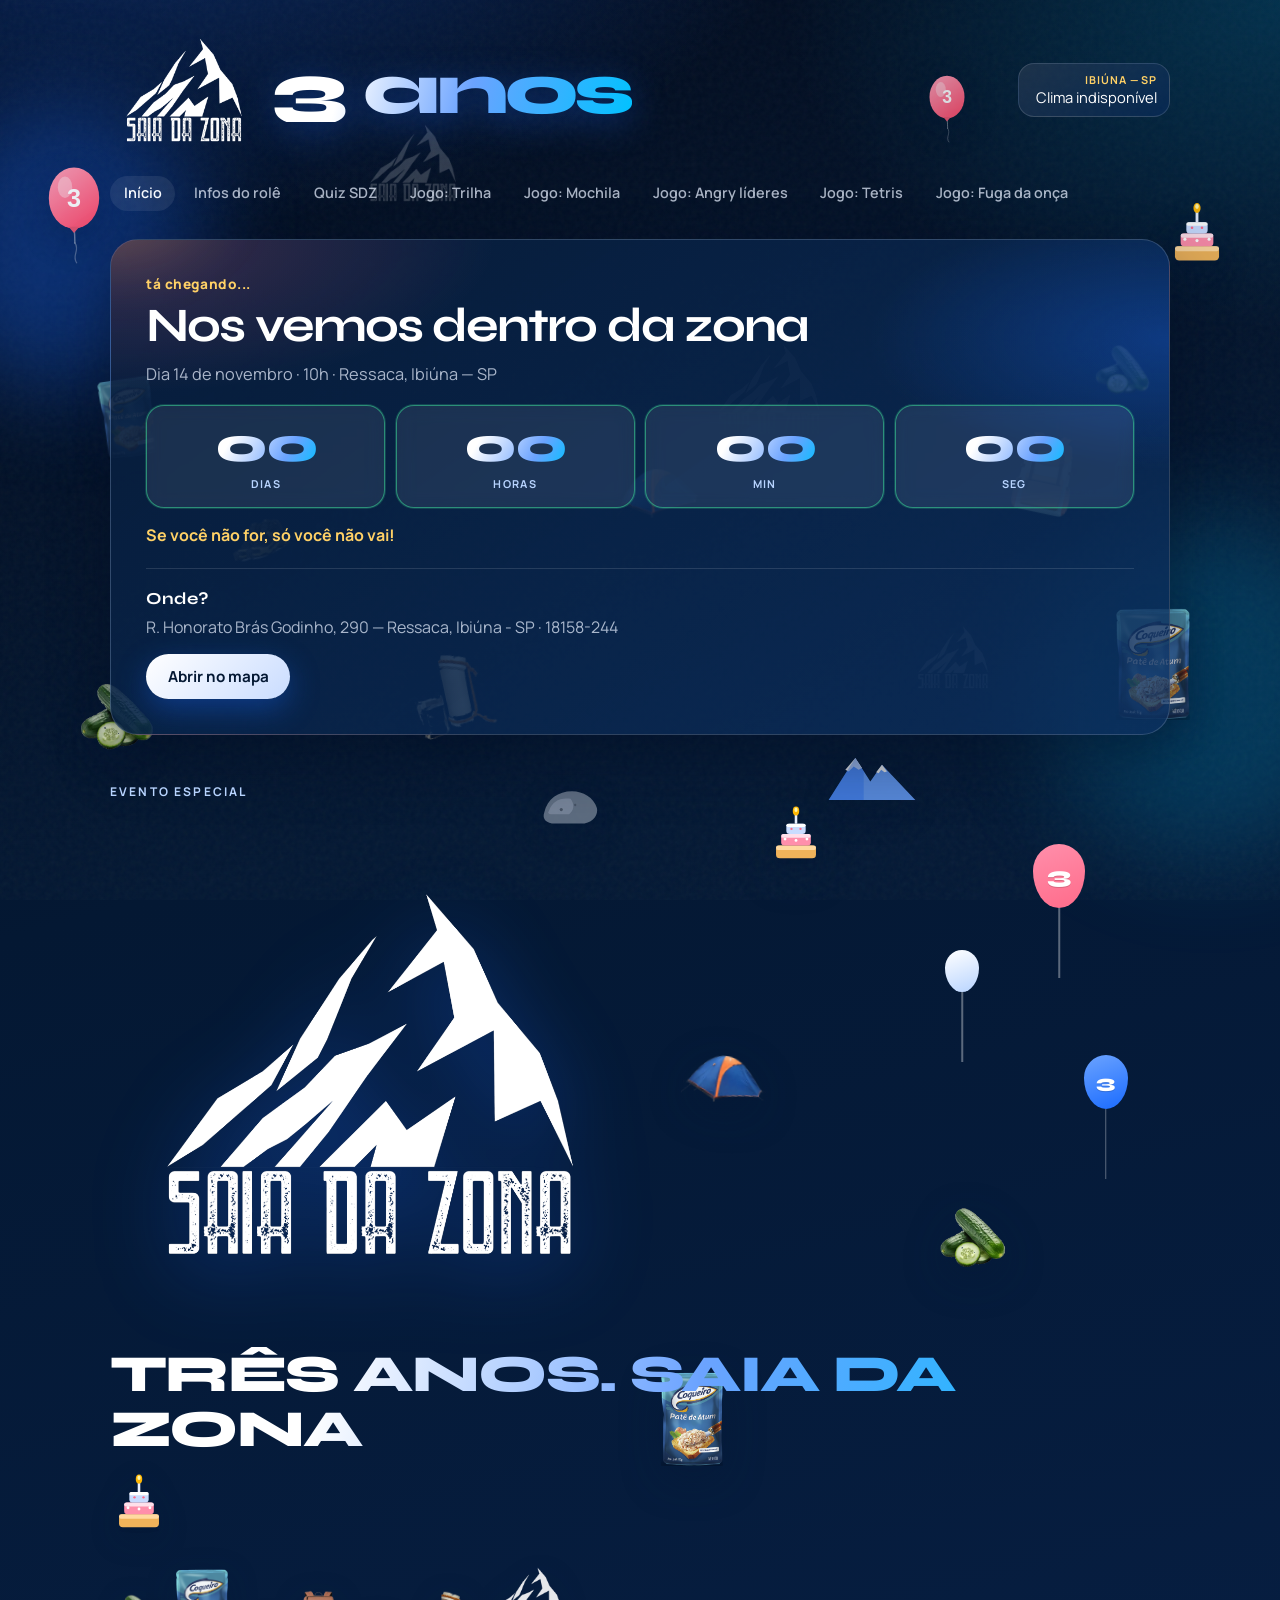
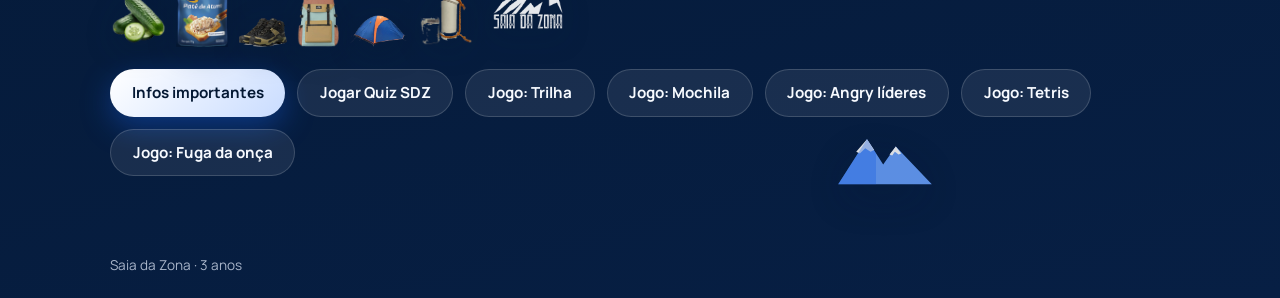
==== commit cf65c48d: "Add thematic Tetris and onca chase runner games with rankings." ====
--- a/index.html
+++ b/index.html
@@ -10,7 +10,7 @@
   <link rel="preconnect" href="https://fonts.googleapis.com" />
   <link rel="preconnect" href="https://fonts.gstatic.com" crossorigin />
   <link href="https://fonts.googleapis.com/css2?family=Syne:wght@700;800&family=Manrope:wght@400;500;600;700&display=swap" rel="stylesheet" />
-  <link rel="stylesheet" href="css/styles.css?v=91" />
+  <link rel="stylesheet" href="css/styles.css?v=97" />
 </head>
 <body>
   <div class="noise" aria-hidden="true"></div>
@@ -71,6 +71,8 @@
       <button type="button" data-nav="trail">Jogo: Trilha</button>
       <button type="button" data-nav="pack">Jogo: Mochila</button>
       <button type="button" data-nav="angry">Jogo: Angry líderes</button>
+      <button type="button" data-nav="tetris">Jogo: Tetris</button>
+      <button type="button" data-nav="onca">Jogo: Fuga da onça</button>
     </nav>
   </header>
 
@@ -149,6 +151,8 @@
           <button type="button" class="btn btn-ghost" data-nav="trail">Jogo: Trilha</button>
           <button type="button" class="btn btn-ghost" data-nav="pack">Jogo: Mochila</button>
           <button type="button" class="btn btn-ghost" data-nav="angry">Jogo: Angry líderes</button>
+          <button type="button" class="btn btn-ghost" data-nav="tetris">Jogo: Tetris</button>
+          <button type="button" class="btn btn-ghost" data-nav="onca">Jogo: Fuga da onça</button>
         </div>
       </div>
     </section>
@@ -393,8 +397,8 @@
           </div>
           <div class="quiz-meta">
             <span id="angry-score" class="chip">0 pts</span>
-            <span id="angry-level" class="chip chip-soft">Nível 1 / 3</span>
-            <span id="angry-ammo" class="chip chip-soft">3 líderes</span>
+            <span id="angry-level" class="chip chip-soft">Nível 1 / 5</span>
+            <span id="angry-ammo" class="chip chip-soft">4 líderes</span>
             <span id="angry-best" class="chip chip-soft">Recorde 0</span>
           </div>
         </div>
@@ -411,14 +415,15 @@
         </form>
 
         <p class="lede angry-hint">
-          Temática: a trilha está tomada pelos <strong>zonados</strong>. Puxe o estilingue de bastão e lance os líderes
-          pra derrubar madeira, pedra e limpar o caminho — 3 níveis na Pedreira, Cachoeira e Acampamento.
+          <strong>Objetivo: acabar com o lixo das trilhas.</strong>
+          Puxe o estilingue, lance os líderes e destrua garrafas, latas, sacos, copos e embalagens escondidos nas estruturas —
+          5 níveis cada vez mais difíceis (Pedreira → Cume).
         </p>
 
         <div class="angry-stage">
           <canvas id="angry-canvas" width="900" height="420" aria-label="Jogo: Angry líderes"></canvas>
           <div id="angry-overlay" class="trail-overlay">
-            <p id="angry-message">Puxe o estilingue e libere a trilha!</p>
+            <p id="angry-message">Objetivo: acabar com o lixo das trilhas!</p>
             <button type="button" class="btn btn-primary" id="angry-start">Começar</button>
           </div>
         </div>
@@ -433,21 +438,127 @@
       </div>
     </section>
 
+    <!-- TETRIS -->
+    <section id="view-tetris" class="view" hidden aria-label="Jogo: Tetris">
+      <div class="panel panel-tetris">
+        <div class="quiz-head">
+          <div>
+            <p class="eyebrow">Jogo</p>
+            <h2>Tetris da trilha</h2>
+          </div>
+          <div class="quiz-meta">
+            <span id="tetris-score" class="chip">0 pts</span>
+            <span id="tetris-lines" class="chip chip-soft">0 linhas</span>
+            <span id="tetris-level" class="chip chip-soft">Nv 1</span>
+            <span id="tetris-best" class="chip chip-soft">Recorde 0</span>
+          </div>
+        </div>
+
+        <form class="game-name-form" data-game-name="tetris" action="#">
+          <label for="name-input-tetris">Seu nome</label>
+          <div class="ranking-name-row">
+            <input id="name-input-tetris" type="text" maxlength="24" minlength="2"
+              autocomplete="name" inputmode="text" enterkeyhint="done"
+              placeholder="Digite seu nome pra entrar no placar" required />
+            <button type="submit" class="btn btn-primary">Salvar</button>
+          </div>
+          <p class="ranking-name-hint" data-name-hint>Coloca teu nome antes de jogar.</p>
+        </form>
+
+        <p class="lede tetris-hint">
+          Tetris temático do rolê: as peças são <strong>corda, barraca, mochila, pepino, atum, bota e lanterna</strong>.
+          Completa linhas pra limpar a trilha. No celular: desliza pra mover e toca pra girar.
+        </p>
+
+        <div class="tetris-stage">
+          <canvas id="tetris-canvas" width="520" height="540" aria-label="Jogo: Tetris da trilha"></canvas>
+          <div id="tetris-overlay" class="trail-overlay">
+            <p id="tetris-message">Empilha o kit da trilha!</p>
+            <button type="button" class="btn btn-primary" id="tetris-start">Começar</button>
+          </div>
+        </div>
+
+        <div class="game-board" data-board="tetris">
+          <div class="game-board-head">
+            <h3>Placar do Jogo: Tetris</h3>
+            <span class="chip chip-soft" data-board-status>…</span>
+          </div>
+          <div class="ranking-list" data-board-list aria-live="polite"></div>
+        </div>
+      </div>
+    </section>
+
+    <!-- FUGA DA ONÇA -->
+    <section id="view-onca" class="view" hidden aria-label="Jogo: Fuga da onça">
+      <div class="panel panel-onca">
+        <div class="quiz-head">
+          <div>
+            <p class="eyebrow">Jogo</p>
+            <h2>Fuga da onça</h2>
+          </div>
+          <div class="quiz-meta">
+            <span id="onca-score" class="chip">0 pts</span>
+            <span id="onca-dist" class="chip chip-soft">0 m</span>
+            <span id="onca-best" class="chip chip-soft">Recorde 0</span>
+          </div>
+        </div>
+
+        <form class="game-name-form" data-game-name="onca" action="#">
+          <label for="name-input-onca">Seu nome</label>
+          <div class="ranking-name-row">
+            <input id="name-input-onca" type="text" maxlength="24" minlength="2"
+              autocomplete="name" inputmode="text" enterkeyhint="done"
+              placeholder="Digite seu nome pra entrar no placar" required />
+            <button type="submit" class="btn btn-primary">Salvar</button>
+          </div>
+          <p class="ranking-name-hint" data-name-hint>Coloca teu nome antes de jogar.</p>
+        </form>
+
+        <div class="avatar-picker">
+          <p class="avatar-label">1. Escolha quem vai correr</p>
+          <div class="avatar-grid" id="onca-avatar-grid" role="listbox" aria-label="Líderes corredores"></div>
+        </div>
+
+        <p class="lede onca-hint">
+          Estilo Subway Surfers na trilha: o líder corre e a <strong>onça</strong> vem atrás.
+          ← → muda de faixa, ↑ / toque pra cima pula pedra/tronco, ↓ desliza no mato. Pegue os tokens SZ.
+        </p>
+
+        <div class="onca-stage">
+          <canvas id="onca-canvas" width="900" height="420" aria-label="Jogo: Fuga da onça"></canvas>
+          <div id="onca-overlay" class="trail-overlay">
+            <p id="onca-message">Escolha o líder e fuja da onça!</p>
+            <button type="button" class="btn btn-primary" id="onca-start">Começar</button>
+          </div>
+        </div>
+
+        <div class="game-board" data-board="onca">
+          <div class="game-board-head">
+            <h3>Placar do Jogo: Fuga da onça</h3>
+            <span class="chip chip-soft" data-board-status>…</span>
+          </div>
+          <div class="ranking-list" data-board-list aria-live="polite"></div>
+        </div>
+      </div>
+    </section>
+
   </main>
 
   <footer class="footer">
     <span>Saia da Zona · 3 anos</span>
   </footer>
 
-  <script src="js/config.js?v=91"></script>
-  <script src="js/player.js?v=91"></script>
-  <script src="js/questions.js?v=91"></script>
-  <script src="js/countdown.js?v=91"></script>
-  <script src="js/weather.js?v=91"></script>
-  <script src="js/trail-game.js?v=91"></script>
-  <script src="js/pack-game.js?v=91"></script>
-  <script src="js/angry-game.js?v=91"></script>
-  <script src="js/app.js?v=91"></script>
-  <script src="js/ranking.js?v=91"></script>
+  <script src="js/config.js?v=97"></script>
+  <script src="js/player.js?v=97"></script>
+  <script src="js/questions.js?v=97"></script>
+  <script src="js/countdown.js?v=97"></script>
+  <script src="js/weather.js?v=97"></script>
+  <script src="js/trail-game.js?v=97"></script>
+  <script src="js/pack-game.js?v=97"></script>
+  <script src="js/angry-game.js?v=97"></script>
+  <script src="js/tetris-game.js?v=97"></script>
+  <script src="js/onca-game.js?v=97"></script>
+  <script src="js/app.js?v=97"></script>
+  <script src="js/ranking.js?v=97"></script>
 </body>
 </html>
--- a/css/styles.css
+++ b/css/styles.css
@@ -1186,13 +1186,17 @@
 
 .trail-hint,
 .pack-hint,
-.angry-hint {
+.angry-hint,
+.tetris-hint,
+.onca-hint {
   margin-bottom: 1rem;
 }
 
 .trail-stage,
 .pack-stage,
-.angry-stage {
+.angry-stage,
+.tetris-stage,
+.onca-stage {
   position: relative;
   border-radius: 18px;
   overflow: hidden;
@@ -1244,6 +1248,36 @@
     linear-gradient(155deg, rgba(10, 32, 18, 0.94), rgba(16, 48, 28, 0.86));
 }
 
+.tetris-stage {
+  border-color: rgba(0, 194, 255, 0.4);
+  background:
+    radial-gradient(ellipse at top, rgba(26, 107, 255, 0.25), transparent 55%),
+    rgba(8, 22, 48, 0.75);
+}
+
+.panel-tetris {
+  border-color: rgba(0, 194, 255, 0.3);
+  background:
+    radial-gradient(600px 240px at 100% 0%, rgba(0, 194, 255, 0.16), transparent 55%),
+    radial-gradient(500px 220px at 0% 100%, rgba(26, 107, 255, 0.18), transparent 50%),
+    linear-gradient(155deg, rgba(8, 22, 48, 0.94), rgba(14, 36, 68, 0.86));
+}
+
+.onca-stage {
+  border-color: rgba(224, 160, 48, 0.45);
+  background:
+    radial-gradient(ellipse at top, rgba(142, 191, 106, 0.3), transparent 55%),
+    rgba(28, 48, 24, 0.72);
+}
+
+.panel-onca {
+  border-color: rgba(224, 160, 48, 0.35);
+  background:
+    radial-gradient(620px 240px at 0% 0%, rgba(224, 160, 48, 0.16), transparent 55%),
+    radial-gradient(520px 220px at 100% 100%, rgba(63, 107, 69, 0.22), transparent 50%),
+    linear-gradient(155deg, rgba(16, 36, 18, 0.94), rgba(28, 48, 24, 0.88));
+}
+
 .panel-infos {
   border-color: rgba(255, 209, 102, 0.28);
   background:
@@ -1314,11 +1348,22 @@
 
 #trail-canvas,
 #pack-canvas,
-#angry-canvas {
+#angry-canvas,
+#tetris-canvas,
+#onca-canvas {
   display: block;
   width: 100%;
   height: auto;
   cursor: pointer;
+}
+
+#tetris-canvas {
+  max-width: 520px;
+  margin: 0 auto;
+}
+
+#onca-canvas {
+  touch-action: none;
 }
 
 #angry-canvas {
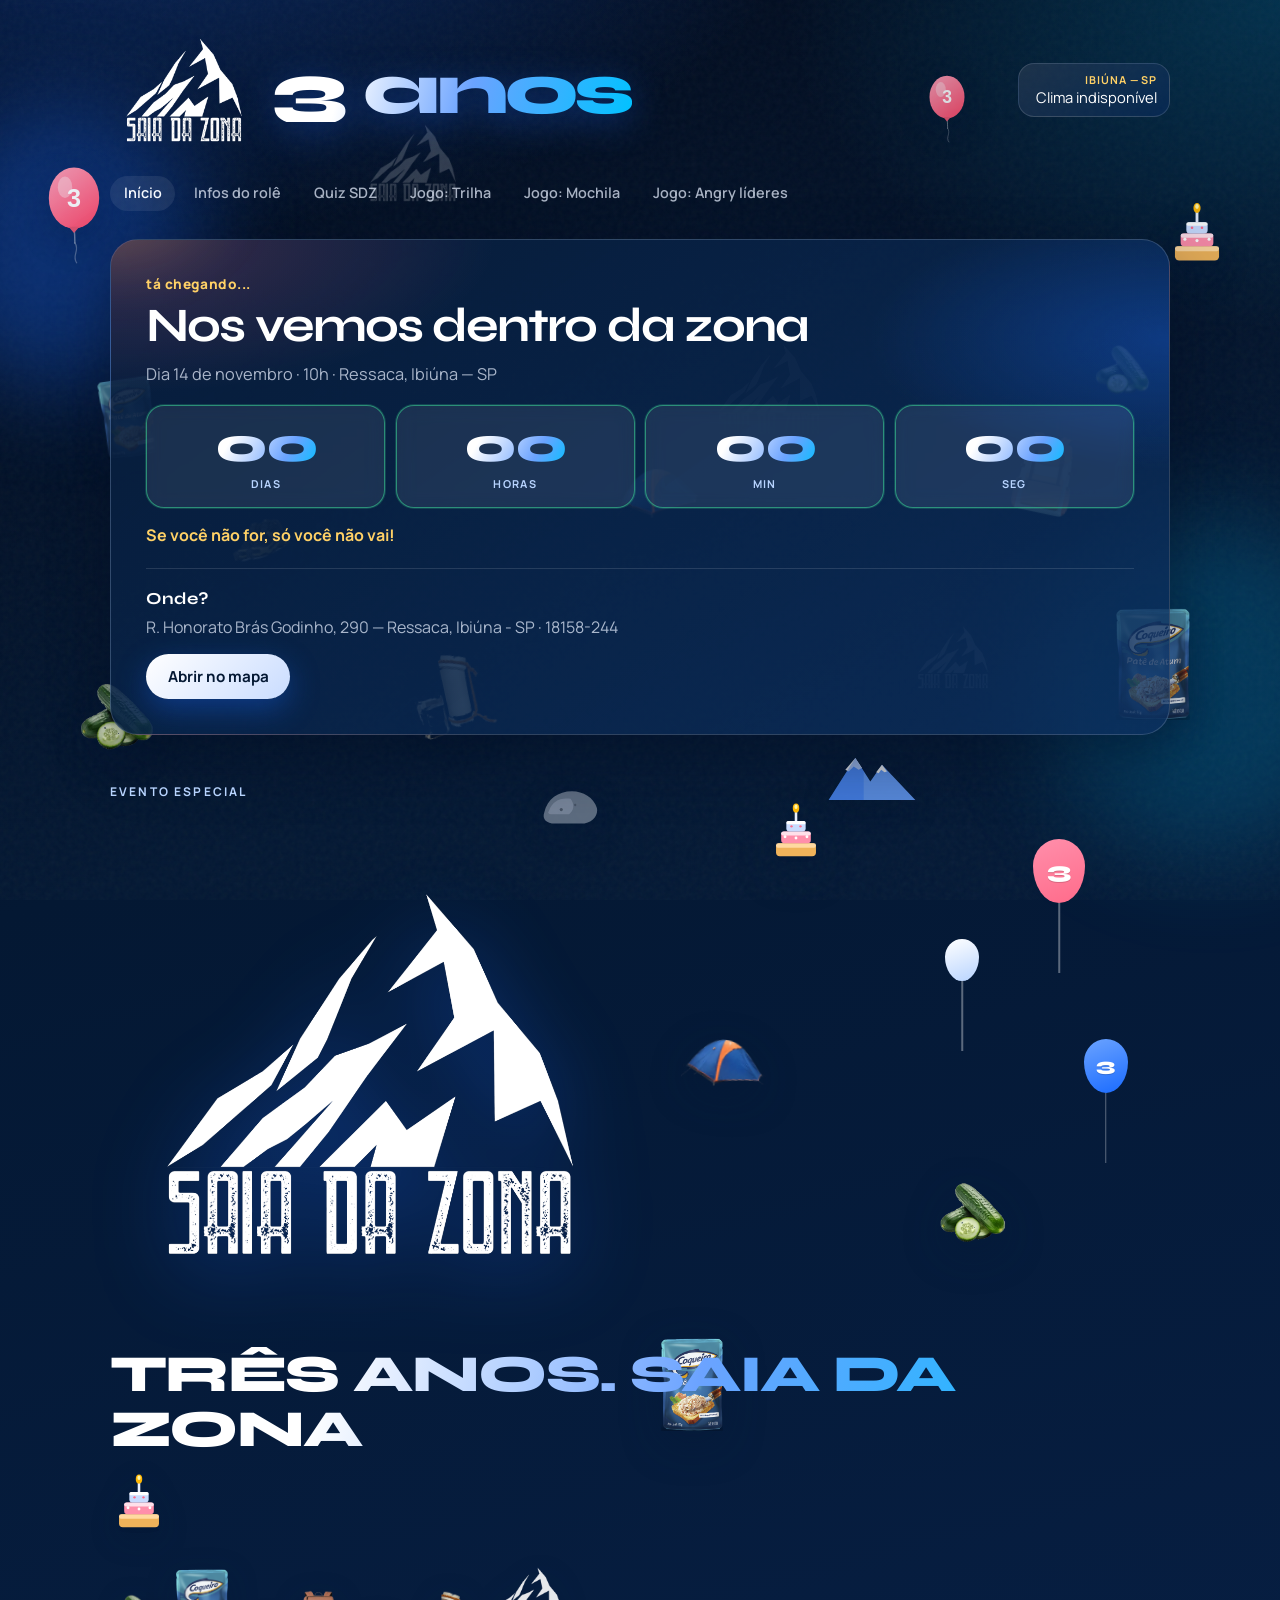
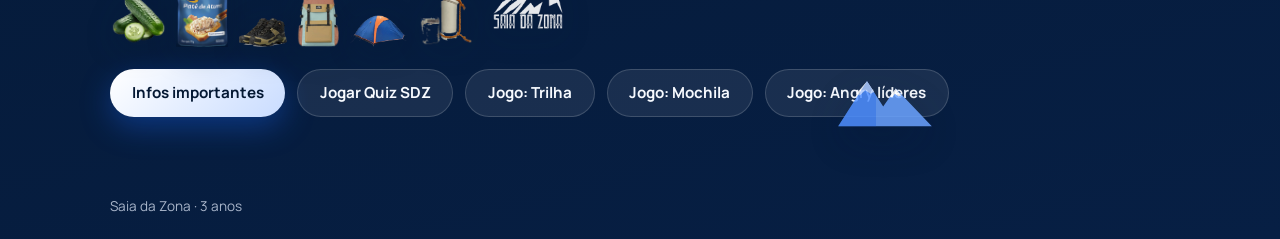
==== commit 822aa201: "Remove Tetris and onca chase games from the site." ====
--- a/index.html
+++ b/index.html
@@ -10,7 +10,7 @@
   <link rel="preconnect" href="https://fonts.googleapis.com" />
   <link rel="preconnect" href="https://fonts.gstatic.com" crossorigin />
   <link href="https://fonts.googleapis.com/css2?family=Syne:wght@700;800&family=Manrope:wght@400;500;600;700&display=swap" rel="stylesheet" />
-  <link rel="stylesheet" href="css/styles.css?v=97" />
+  <link rel="stylesheet" href="css/styles.css?v=98" />
 </head>
 <body>
   <div class="noise" aria-hidden="true"></div>
@@ -71,8 +71,6 @@
       <button type="button" data-nav="trail">Jogo: Trilha</button>
       <button type="button" data-nav="pack">Jogo: Mochila</button>
       <button type="button" data-nav="angry">Jogo: Angry líderes</button>
-      <button type="button" data-nav="tetris">Jogo: Tetris</button>
-      <button type="button" data-nav="onca">Jogo: Fuga da onça</button>
     </nav>
   </header>
 
@@ -151,8 +149,6 @@
           <button type="button" class="btn btn-ghost" data-nav="trail">Jogo: Trilha</button>
           <button type="button" class="btn btn-ghost" data-nav="pack">Jogo: Mochila</button>
           <button type="button" class="btn btn-ghost" data-nav="angry">Jogo: Angry líderes</button>
-          <button type="button" class="btn btn-ghost" data-nav="tetris">Jogo: Tetris</button>
-          <button type="button" class="btn btn-ghost" data-nav="onca">Jogo: Fuga da onça</button>
         </div>
       </div>
     </section>
@@ -438,127 +434,21 @@
       </div>
     </section>
 
-    <!-- TETRIS -->
-    <section id="view-tetris" class="view" hidden aria-label="Jogo: Tetris">
-      <div class="panel panel-tetris">
-        <div class="quiz-head">
-          <div>
-            <p class="eyebrow">Jogo</p>
-            <h2>Tetris da trilha</h2>
-          </div>
-          <div class="quiz-meta">
-            <span id="tetris-score" class="chip">0 pts</span>
-            <span id="tetris-lines" class="chip chip-soft">0 linhas</span>
-            <span id="tetris-level" class="chip chip-soft">Nv 1</span>
-            <span id="tetris-best" class="chip chip-soft">Recorde 0</span>
-          </div>
-        </div>
-
-        <form class="game-name-form" data-game-name="tetris" action="#">
-          <label for="name-input-tetris">Seu nome</label>
-          <div class="ranking-name-row">
-            <input id="name-input-tetris" type="text" maxlength="24" minlength="2"
-              autocomplete="name" inputmode="text" enterkeyhint="done"
-              placeholder="Digite seu nome pra entrar no placar" required />
-            <button type="submit" class="btn btn-primary">Salvar</button>
-          </div>
-          <p class="ranking-name-hint" data-name-hint>Coloca teu nome antes de jogar.</p>
-        </form>
-
-        <p class="lede tetris-hint">
-          Tetris temático do rolê: as peças são <strong>corda, barraca, mochila, pepino, atum, bota e lanterna</strong>.
-          Completa linhas pra limpar a trilha. No celular: desliza pra mover e toca pra girar.
-        </p>
-
-        <div class="tetris-stage">
-          <canvas id="tetris-canvas" width="520" height="540" aria-label="Jogo: Tetris da trilha"></canvas>
-          <div id="tetris-overlay" class="trail-overlay">
-            <p id="tetris-message">Empilha o kit da trilha!</p>
-            <button type="button" class="btn btn-primary" id="tetris-start">Começar</button>
-          </div>
-        </div>
-
-        <div class="game-board" data-board="tetris">
-          <div class="game-board-head">
-            <h3>Placar do Jogo: Tetris</h3>
-            <span class="chip chip-soft" data-board-status>…</span>
-          </div>
-          <div class="ranking-list" data-board-list aria-live="polite"></div>
-        </div>
-      </div>
-    </section>
-
-    <!-- FUGA DA ONÇA -->
-    <section id="view-onca" class="view" hidden aria-label="Jogo: Fuga da onça">
-      <div class="panel panel-onca">
-        <div class="quiz-head">
-          <div>
-            <p class="eyebrow">Jogo</p>
-            <h2>Fuga da onça</h2>
-          </div>
-          <div class="quiz-meta">
-            <span id="onca-score" class="chip">0 pts</span>
-            <span id="onca-dist" class="chip chip-soft">0 m</span>
-            <span id="onca-best" class="chip chip-soft">Recorde 0</span>
-          </div>
-        </div>
-
-        <form class="game-name-form" data-game-name="onca" action="#">
-          <label for="name-input-onca">Seu nome</label>
-          <div class="ranking-name-row">
-            <input id="name-input-onca" type="text" maxlength="24" minlength="2"
-              autocomplete="name" inputmode="text" enterkeyhint="done"
-              placeholder="Digite seu nome pra entrar no placar" required />
-            <button type="submit" class="btn btn-primary">Salvar</button>
-          </div>
-          <p class="ranking-name-hint" data-name-hint>Coloca teu nome antes de jogar.</p>
-        </form>
-
-        <div class="avatar-picker">
-          <p class="avatar-label">1. Escolha quem vai correr</p>
-          <div class="avatar-grid" id="onca-avatar-grid" role="listbox" aria-label="Líderes corredores"></div>
-        </div>
-
-        <p class="lede onca-hint">
-          Estilo Subway Surfers na trilha: o líder corre e a <strong>onça</strong> vem atrás.
-          ← → muda de faixa, ↑ / toque pra cima pula pedra/tronco, ↓ desliza no mato. Pegue os tokens SZ.
-        </p>
-
-        <div class="onca-stage">
-          <canvas id="onca-canvas" width="900" height="420" aria-label="Jogo: Fuga da onça"></canvas>
-          <div id="onca-overlay" class="trail-overlay">
-            <p id="onca-message">Escolha o líder e fuja da onça!</p>
-            <button type="button" class="btn btn-primary" id="onca-start">Começar</button>
-          </div>
-        </div>
-
-        <div class="game-board" data-board="onca">
-          <div class="game-board-head">
-            <h3>Placar do Jogo: Fuga da onça</h3>
-            <span class="chip chip-soft" data-board-status>…</span>
-          </div>
-          <div class="ranking-list" data-board-list aria-live="polite"></div>
-        </div>
-      </div>
-    </section>
-
   </main>
 
   <footer class="footer">
     <span>Saia da Zona · 3 anos</span>
   </footer>
 
-  <script src="js/config.js?v=97"></script>
-  <script src="js/player.js?v=97"></script>
-  <script src="js/questions.js?v=97"></script>
-  <script src="js/countdown.js?v=97"></script>
-  <script src="js/weather.js?v=97"></script>
-  <script src="js/trail-game.js?v=97"></script>
-  <script src="js/pack-game.js?v=97"></script>
-  <script src="js/angry-game.js?v=97"></script>
-  <script src="js/tetris-game.js?v=97"></script>
-  <script src="js/onca-game.js?v=97"></script>
-  <script src="js/app.js?v=97"></script>
-  <script src="js/ranking.js?v=97"></script>
+  <script src="js/config.js?v=98"></script>
+  <script src="js/player.js?v=98"></script>
+  <script src="js/questions.js?v=98"></script>
+  <script src="js/countdown.js?v=98"></script>
+  <script src="js/weather.js?v=98"></script>
+  <script src="js/trail-game.js?v=98"></script>
+  <script src="js/pack-game.js?v=98"></script>
+  <script src="js/angry-game.js?v=98"></script>
+  <script src="js/app.js?v=98"></script>
+  <script src="js/ranking.js?v=98"></script>
 </body>
 </html>
--- a/css/styles.css
+++ b/css/styles.css
@@ -1186,17 +1186,13 @@
 
 .trail-hint,
 .pack-hint,
-.angry-hint,
-.tetris-hint,
-.onca-hint {
+.angry-hint {
   margin-bottom: 1rem;
 }
 
 .trail-stage,
 .pack-stage,
-.angry-stage,
-.tetris-stage,
-.onca-stage {
+.angry-stage {
   position: relative;
   border-radius: 18px;
   overflow: hidden;
@@ -1248,36 +1244,6 @@
     linear-gradient(155deg, rgba(10, 32, 18, 0.94), rgba(16, 48, 28, 0.86));
 }
 
-.tetris-stage {
-  border-color: rgba(0, 194, 255, 0.4);
-  background:
-    radial-gradient(ellipse at top, rgba(26, 107, 255, 0.25), transparent 55%),
-    rgba(8, 22, 48, 0.75);
-}
-
-.panel-tetris {
-  border-color: rgba(0, 194, 255, 0.3);
-  background:
-    radial-gradient(600px 240px at 100% 0%, rgba(0, 194, 255, 0.16), transparent 55%),
-    radial-gradient(500px 220px at 0% 100%, rgba(26, 107, 255, 0.18), transparent 50%),
-    linear-gradient(155deg, rgba(8, 22, 48, 0.94), rgba(14, 36, 68, 0.86));
-}
-
-.onca-stage {
-  border-color: rgba(224, 160, 48, 0.45);
-  background:
-    radial-gradient(ellipse at top, rgba(142, 191, 106, 0.3), transparent 55%),
-    rgba(28, 48, 24, 0.72);
-}
-
-.panel-onca {
-  border-color: rgba(224, 160, 48, 0.35);
-  background:
-    radial-gradient(620px 240px at 0% 0%, rgba(224, 160, 48, 0.16), transparent 55%),
-    radial-gradient(520px 220px at 100% 100%, rgba(63, 107, 69, 0.22), transparent 50%),
-    linear-gradient(155deg, rgba(16, 36, 18, 0.94), rgba(28, 48, 24, 0.88));
-}
-
 .panel-infos {
   border-color: rgba(255, 209, 102, 0.28);
   background:
@@ -1348,22 +1314,11 @@
 
 #trail-canvas,
 #pack-canvas,
-#angry-canvas,
-#tetris-canvas,
-#onca-canvas {
+#angry-canvas {
   display: block;
   width: 100%;
   height: auto;
   cursor: pointer;
-}
-
-#tetris-canvas {
-  max-width: 520px;
-  margin: 0 auto;
-}
-
-#onca-canvas {
-  touch-action: none;
 }
 
 #angry-canvas {
